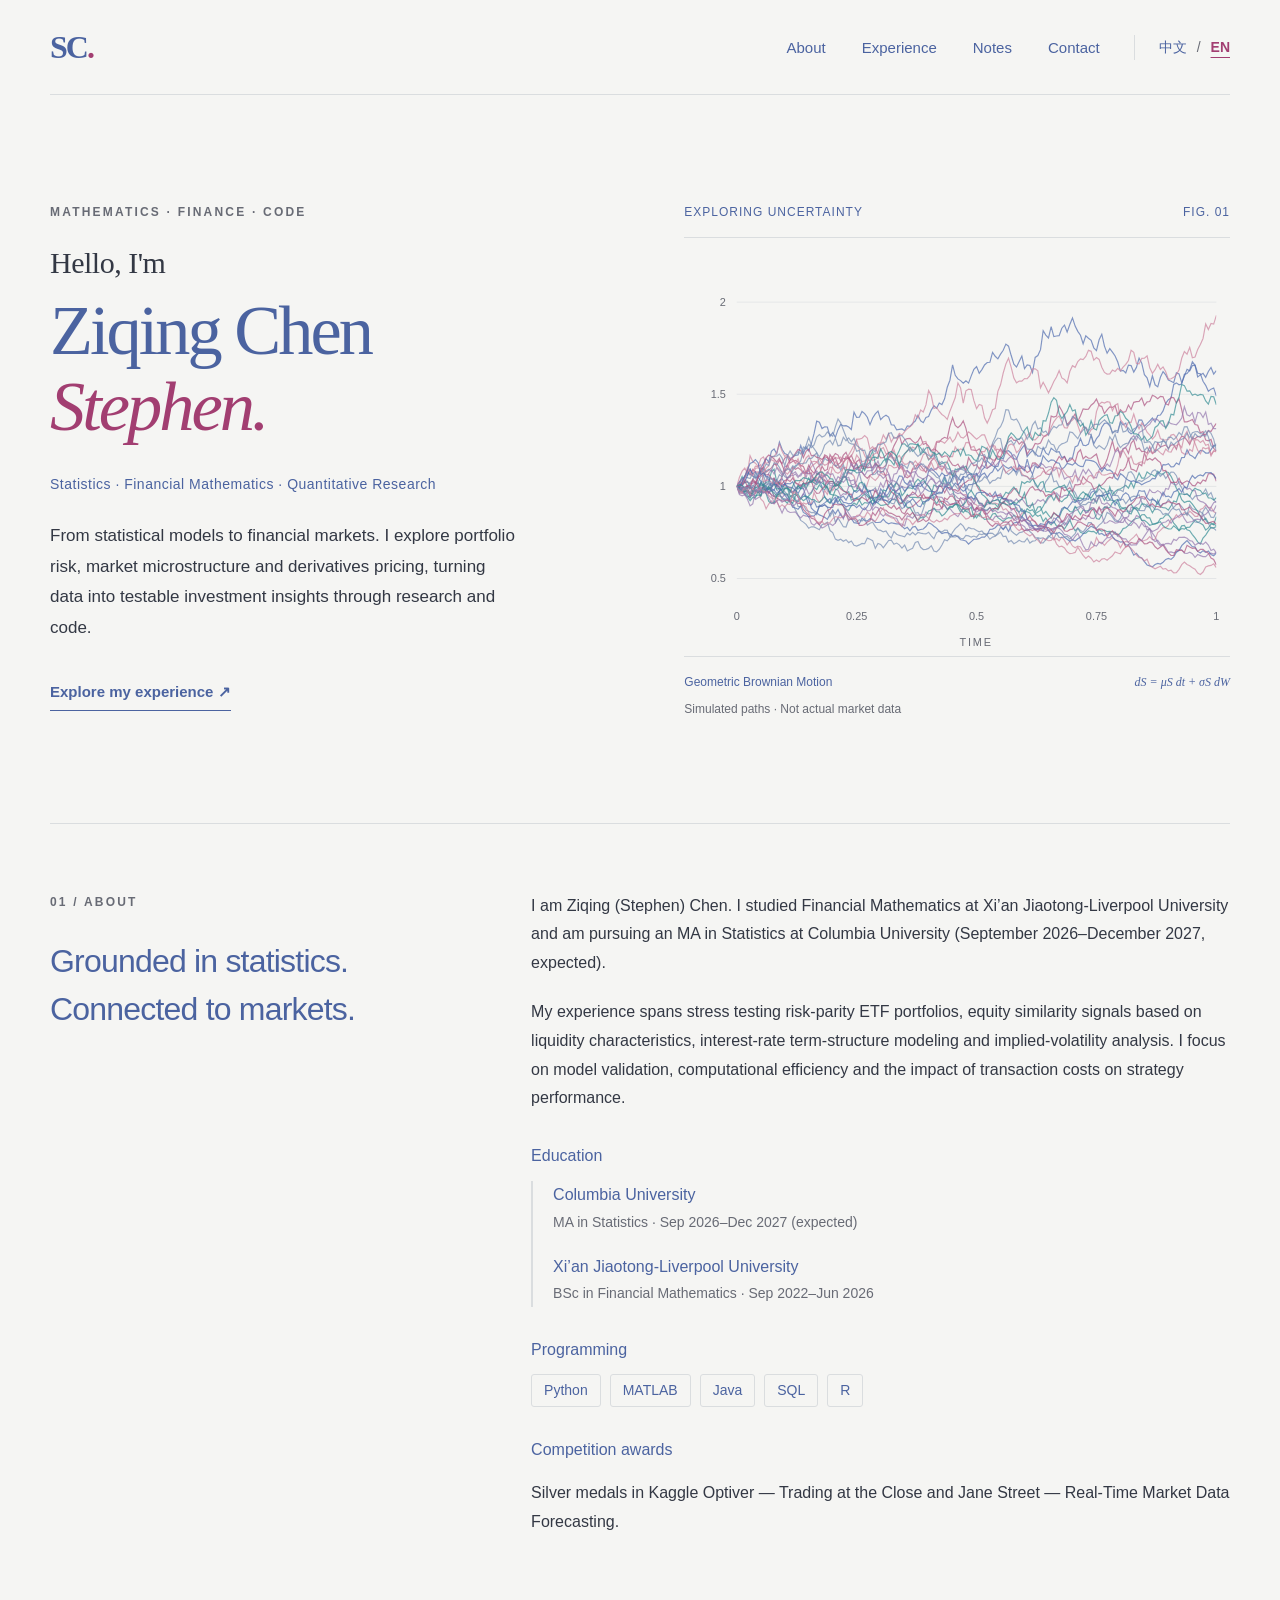
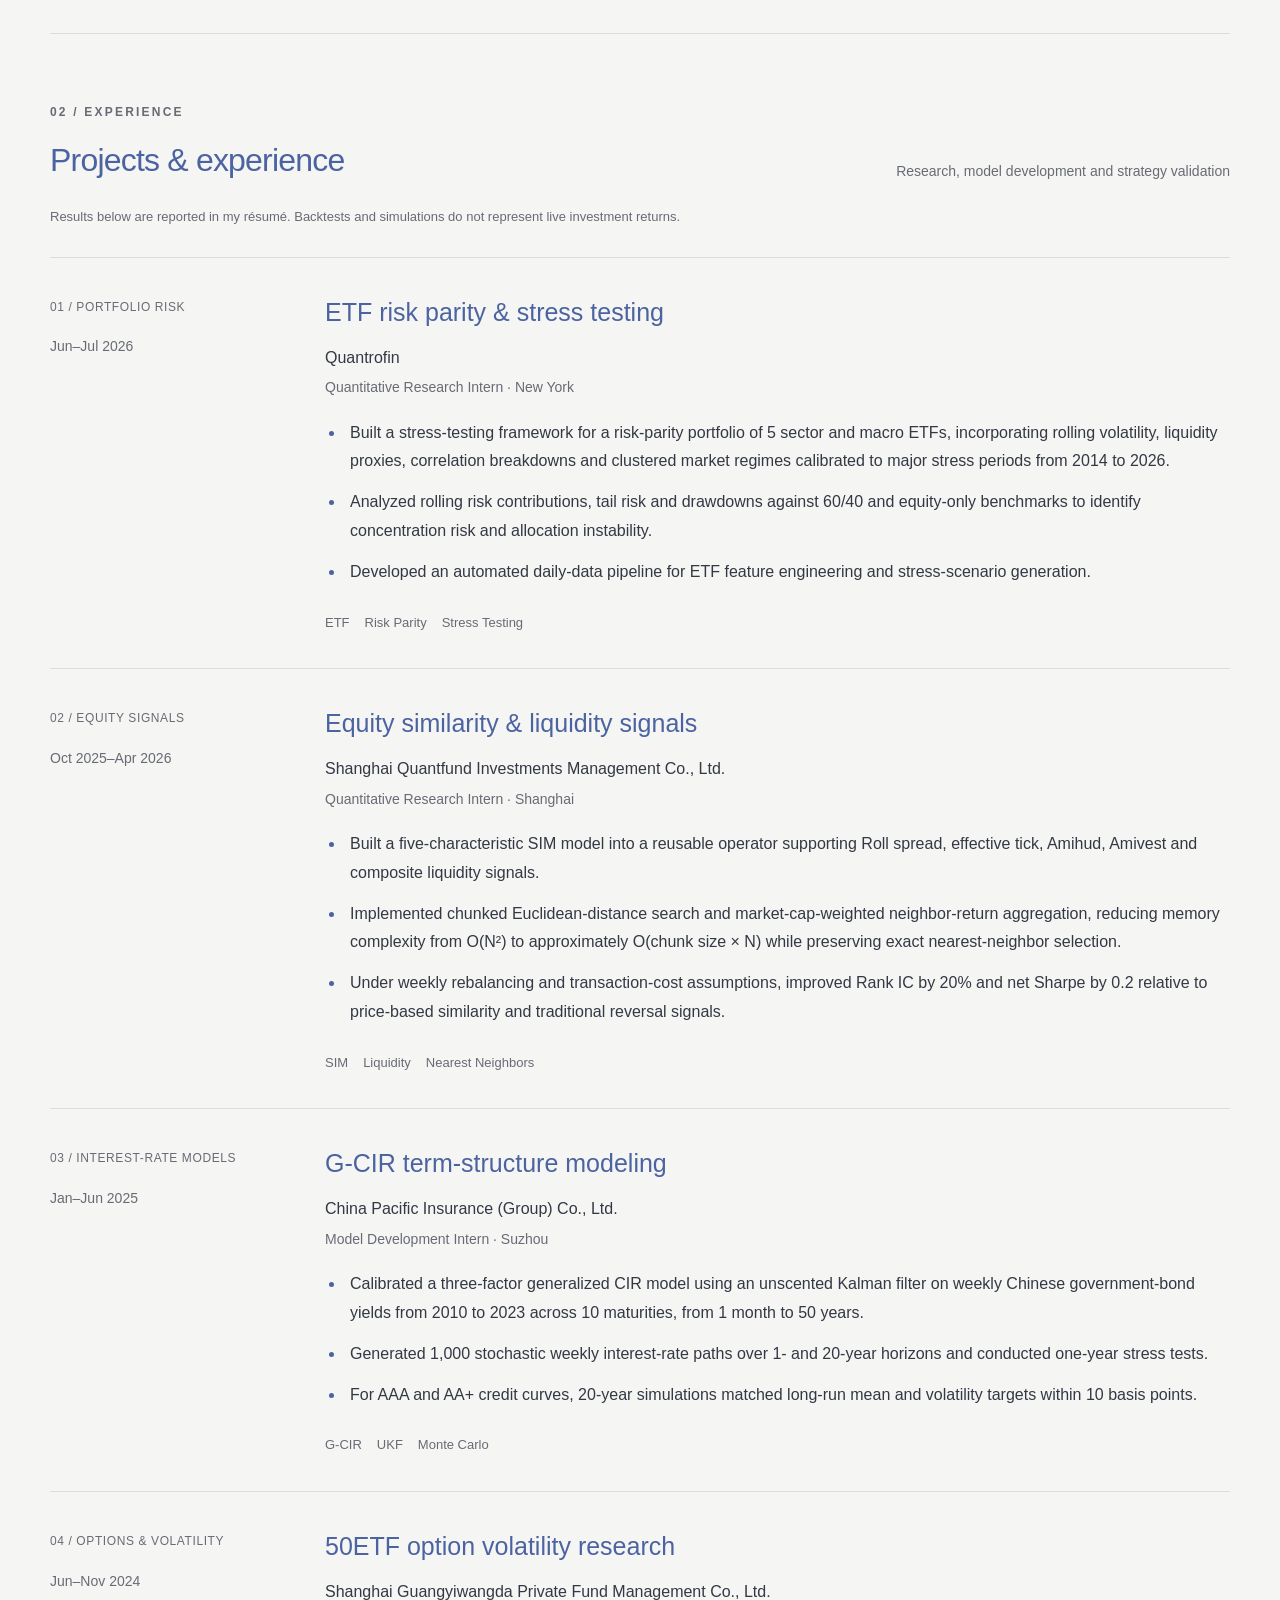
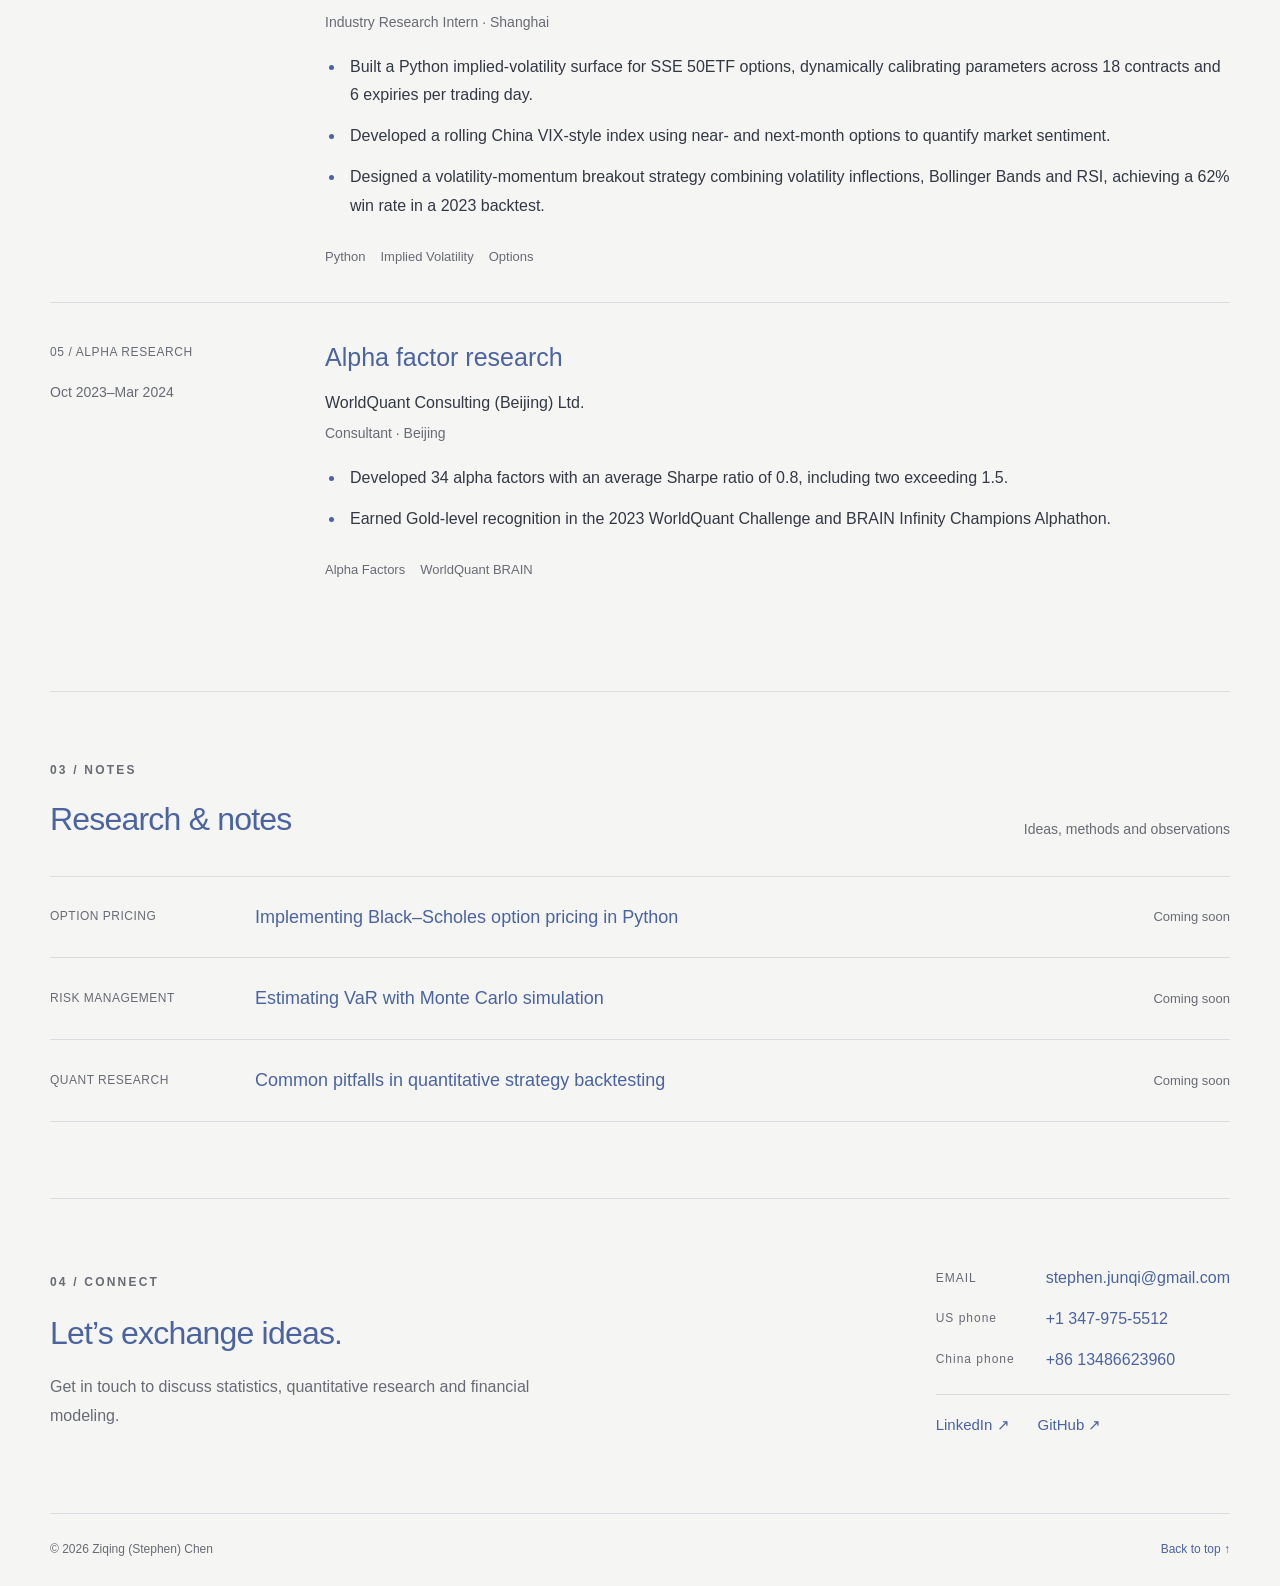
==== en/index.html @ 95be0002 "Update profile and experience from resume and add complete Chinese and English pages" ====
<!doctype html>
<html lang="en">
<head><meta charset="utf-8"><meta name="viewport" content="width=device-width, initial-scale=1"><meta name="description" content="Ziqing (Stephen) Chen: MA in Statistics at Columbia University (expected December 2027), BSc in Financial Mathematics at XJTLU; quantitative research, portfolio risk and derivatives modeling."><meta name="theme-color" content="#f5f5f3"><title>Ziqing (Stephen) Chen · Statistics &amp; Quantitative Research</title><link rel="stylesheet" href="../style.css"><link rel="canonical" href="https://jise1chen.github.io/en/"><link rel="alternate" hreflang="zh-CN" href="https://jise1chen.github.io/"><link rel="alternate" hreflang="en" href="https://jise1chen.github.io/en/"><link rel="alternate" hreflang="x-default" href="https://jise1chen.github.io/"></head>
<body id="top"><a class="skip-link" href="#main">Skip to content</a>
<header class="site-header wrap"><a class="brand" href="#top" aria-label="Stephen Chen">SC<span>.</span></a><div class="header-controls"><nav aria-label="Main navigation"><a href="#about">About</a><a href="#projects">Experience</a><a href="#blog">Notes</a><a href="#contact">Contact</a></nav><div class="language-switch" aria-label="Language"><a href="../" lang="zh-CN" hreflang="zh-CN" >中文</a><span aria-hidden="true">/</span><a href="./" lang="en" hreflang="en" aria-current="page">EN</a></div></div></header>
<main id="main"><section class="hero wrap" aria-labelledby="intro-title"><div class="hero-copy"><p class="eyebrow">MATHEMATICS · FINANCE · CODE</p><h1 id="intro-title"><span class="greeting">Hello, I'm</span>Ziqing Chen<span class="preferred-name">Stephen.</span></h1><p class="role">Statistics · Financial Mathematics · Quantitative Research</p><p class="intro">From statistical models to financial markets. I explore portfolio risk, market microstructure and derivatives pricing, turning data into testable investment insights through research and code.</p><a class="text-link" href="#projects">Explore my experience ↗</a></div><figure class="hero-figure"><div class="figure-heading"><span>EXPLORING UNCERTAINTY</span><span>FIG. 01</span></div><img src="../assets/stochastic-paths.svg" width="600" height="460" alt="Simulated geometric Brownian motion: colored paths start at the same value and diverge over time."><figcaption><span>Geometric Brownian Motion</span><span class="formula">dS = μS dt + σS dW</span></figcaption><p class="figure-note">Simulated paths · Not actual market data</p></figure></section>
<section id="about" class="section wrap about" aria-labelledby="about-title"><div><p class="eyebrow">01 / ABOUT</p><h2 id="about-title">Grounded in statistics.<br>Connected to markets.</h2></div><div class="about-copy"><p>I am Ziqing (Stephen) Chen. I studied Financial Mathematics at Xi’an Jiaotong-Liverpool University and am pursuing an MA in Statistics at Columbia University (September 2026–December 2027, expected).</p><p>My experience spans stress testing risk-parity ETF portfolios, equity similarity signals based on liquidity characteristics, interest-rate term-structure modeling and implied-volatility analysis. I focus on model validation, computational efficiency and the impact of transaction costs on strategy performance.</p><h3 class="detail-heading">Education</h3><div class="education"><div><strong>Columbia University</strong><span>MA in Statistics · Sep 2026–Dec 2027 (expected)</span></div><div><strong>Xi’an Jiaotong-Liverpool University</strong><span>BSc in Financial Mathematics · Sep 2022–Jun 2026</span></div></div><h3 class="detail-heading">Programming</h3><div class="skills"><span>Python</span><span>MATLAB</span><span>Java</span><span>SQL</span><span>R</span></div><h3 class="detail-heading">Competition awards</h3><p>Silver medals in Kaggle Optiver — Trading at the Close and Jane Street — Real-Time Market Data Forecasting.</p></div></section>
<section id="projects" class="section wrap" aria-labelledby="projects-title"><div class="section-heading"><div><p class="eyebrow">02 / EXPERIENCE</p><h2 id="projects-title">Projects & experience</h2></div><span class="section-note">Research, model development and strategy validation</span></div><p class="results-note">Results below are reported in my résumé. Backtests and simulations do not represent live investment returns.</p><div class="experience-list"><article class="experience"><div class="experience-meta"><span class="project-index">01 / PORTFOLIO RISK</span><p>Jun–Jul 2026</p></div><div><h3>ETF risk parity &amp; stress testing</h3><p class="organization">Quantrofin</p><p class="experience-role">Quantitative Research Intern · New York</p><ul><li>Built a stress-testing framework for a risk-parity portfolio of 5 sector and macro ETFs, incorporating rolling volatility, liquidity proxies, correlation breakdowns and clustered market regimes calibrated to major stress periods from 2014 to 2026.</li><li>Analyzed rolling risk contributions, tail risk and drawdowns against 60/40 and equity-only benchmarks to identify concentration risk and allocation instability.</li><li>Developed an automated daily-data pipeline for ETF feature engineering and stress-scenario generation.</li></ul><div class="project-tags"><span>ETF</span><span>Risk Parity</span><span>Stress Testing</span></div></div></article><article class="experience"><div class="experience-meta"><span class="project-index">02 / EQUITY SIGNALS</span><p>Oct 2025–Apr 2026</p></div><div><h3>Equity similarity &amp; liquidity signals</h3><p class="organization">Shanghai Quantfund Investments Management Co., Ltd.</p><p class="experience-role">Quantitative Research Intern · Shanghai</p><ul><li>Built a five-characteristic SIM model into a reusable operator supporting Roll spread, effective tick, Amihud, Amivest and composite liquidity signals.</li><li>Implemented chunked Euclidean-distance search and market-cap-weighted neighbor-return aggregation, reducing memory complexity from O(N²) to approximately O(chunk size × N) while preserving exact nearest-neighbor selection.</li><li>Under weekly rebalancing and transaction-cost assumptions, improved Rank IC by 20% and net Sharpe by 0.2 relative to price-based similarity and traditional reversal signals.</li></ul><div class="project-tags"><span>SIM</span><span>Liquidity</span><span>Nearest Neighbors</span></div></div></article><article class="experience"><div class="experience-meta"><span class="project-index">03 / INTEREST-RATE MODELS</span><p>Jan–Jun 2025</p></div><div><h3>G-CIR term-structure modeling</h3><p class="organization">China Pacific Insurance (Group) Co., Ltd.</p><p class="experience-role">Model Development Intern · Suzhou</p><ul><li>Calibrated a three-factor generalized CIR model using an unscented Kalman filter on weekly Chinese government-bond yields from 2010 to 2023 across 10 maturities, from 1 month to 50 years.</li><li>Generated 1,000 stochastic weekly interest-rate paths over 1- and 20-year horizons and conducted one-year stress tests.</li><li>For AAA and AA+ credit curves, 20-year simulations matched long-run mean and volatility targets within 10 basis points.</li></ul><div class="project-tags"><span>G-CIR</span><span>UKF</span><span>Monte Carlo</span></div></div></article><article class="experience"><div class="experience-meta"><span class="project-index">04 / OPTIONS & VOLATILITY</span><p>Jun–Nov 2024</p></div><div><h3>50ETF option volatility research</h3><p class="organization">Shanghai Guangyiwangda Private Fund Management Co., Ltd.</p><p class="experience-role">Industry Research Intern · Shanghai</p><ul><li>Built a Python implied-volatility surface for SSE 50ETF options, dynamically calibrating parameters across 18 contracts and 6 expiries per trading day.</li><li>Developed a rolling China VIX-style index using near- and next-month options to quantify market sentiment.</li><li>Designed a volatility-momentum breakout strategy combining volatility inflections, Bollinger Bands and RSI, achieving a 62% win rate in a 2023 backtest.</li></ul><div class="project-tags"><span>Python</span><span>Implied Volatility</span><span>Options</span></div></div></article><article class="experience"><div class="experience-meta"><span class="project-index">05 / ALPHA RESEARCH</span><p>Oct 2023–Mar 2024</p></div><div><h3>Alpha factor research</h3><p class="organization">WorldQuant Consulting (Beijing) Ltd.</p><p class="experience-role">Consultant · Beijing</p><ul><li>Developed 34 alpha factors with an average Sharpe ratio of 0.8, including two exceeding 1.5.</li><li>Earned Gold-level recognition in the 2023 WorldQuant Challenge and BRAIN Infinity Champions Alphathon.</li></ul><div class="project-tags"><span>Alpha Factors</span><span>WorldQuant BRAIN</span></div></div></article></div></section>
<section id="blog" class="section wrap" aria-labelledby="blog-title"><div class="section-heading"><div><p class="eyebrow">03 / NOTES</p><h2 id="blog-title">Research & notes</h2></div><span class="section-note">Ideas, methods and observations</span></div><ol class="notes"><li><span class="note-topic">OPTION PRICING</span><h3>Implementing Black–Scholes option pricing in Python</h3><span class="note-status">Coming soon</span></li><li><span class="note-topic">RISK MANAGEMENT</span><h3>Estimating VaR with Monte Carlo simulation</h3><span class="note-status">Coming soon</span></li><li><span class="note-topic">QUANT RESEARCH</span><h3>Common pitfalls in quantitative strategy backtesting</h3><span class="note-status">Coming soon</span></li></ol></section>
<section id="contact" class="contact wrap" aria-labelledby="contact-title"><div><p class="eyebrow">04 / CONNECT</p><h2 id="contact-title">Let’s exchange ideas.</h2><p>Get in touch to discuss statistics, quantitative research and financial modeling.</p></div><div class="contact-details"><dl><div><dt>EMAIL</dt><dd><a href="mailto:stephen.junqi@gmail.com">stephen.junqi@gmail.com</a></dd></div><div><dt>US phone</dt><dd><a href="tel:+13479755512">+1 347-975-5512</a></dd></div><div><dt>China phone</dt><dd><a href="tel:+8613486623960">+86 13486623960</a></dd></div></dl><div class="social-links"><a href="https://www.linkedin.com/in/stephen--chen" target="_blank" rel="noopener noreferrer">LinkedIn ↗</a><a href="https://github.com/Jise1chen" target="_blank" rel="noopener noreferrer">GitHub ↗</a></div></div></section></main><footer class="site-footer wrap"><span>© 2026 Ziqing (Stephen) Chen</span><a href="#top">Back to top ↑</a></footer></body></html>
---- style.css ----
:root{color-scheme:light;--bg:#f5f5f3;--ink:#333844;--blue:#4b63a0;--pink:#a23e71;--muted:#686b75;--line:#dadddf;--panel:#eeeef0}*{box-sizing:border-box}html{scroll-behavior:smooth;scroll-padding-top:30px}body{margin:0;background:var(--bg);color:var(--ink);font-family:-apple-system,BlinkMacSystemFont,"Segoe UI","PingFang SC","Microsoft YaHei",sans-serif;font-size:16px;line-height:1.8}a{color:var(--blue);text-decoration:none}a:hover{text-decoration:underline;text-underline-offset:6px}a:focus-visible{outline:2px solid var(--pink);outline-offset:6px}::selection{background:#e3cede}.wrap{width:min(1180px,calc(100% - 96px));margin-inline:auto}.skip-link{position:absolute;top:-100px;left:20px;padding:10px 20px;background:white;z-index:10}.skip-link:focus{top:10px}.site-header{display:flex;align-items:center;justify-content:space-between;padding-block:28px;border-bottom:1px solid var(--line)}.brand{font-family:Georgia,serif;font-weight:700;font-size:32px;line-height:1.2;letter-spacing:-2px}.brand span{color:var(--pink)}nav{display:flex;gap:36px}nav a{font-size:15px}.hero{display:grid;grid-template-columns:1.08fr 1fr;align-items:center;gap:45px;padding-block:85px 90px;min-height:680px}.eyebrow{font-size:12px;font-weight:600;letter-spacing:2.2px;color:var(--muted);margin:0 0 24px}.hero h1{font-family:Georgia,"Times New Roman",serif;font-size:clamp(50px,5.5vw,78px);font-weight:400;line-height:1.07;letter-spacing:-3px;color:var(--blue);margin:0 0 28px}.greeting{display:block;color:var(--ink);font-size:30px;letter-spacing:-.5px;margin-bottom:14px}.preferred-name{display:block;font-style:italic;color:var(--pink)}.role{font-size:14px;letter-spacing:.5px;color:var(--blue);margin-block:0 24px}.role span{padding-inline:8px;color:#9296a0}.intro{font-size:17px;line-height:1.95;max-width:470px}.accent{color:var(--pink);font-weight:600}.text-link{display:inline-flex;gap:40px;font-size:15px;font-weight:600;margin-top:18px;border-bottom:1px solid var(--blue);padding-bottom:5px}.hero-figure{margin:22px 0 0;min-width:0}.figure-heading{display:flex;justify-content:space-between;font-size:12px;letter-spacing:1px;color:var(--blue);border-bottom:1px solid var(--line);padding-bottom:13px}.hero-figure img{display:block;width:100%;height:auto}.hero-figure figcaption{display:flex;gap:12px;justify-content:space-between;font-size:12px;color:var(--blue);border-top:1px solid var(--line);padding-top:15px}.formula{font-family:Georgia,serif;font-style:italic}.figure-note{font-size:12px;color:var(--muted);margin-top:5px}.section{border-top:1px solid var(--line);padding-block:68px 76px}h2{font-size:32px;line-height:1.5;font-weight:500;letter-spacing:-.8px;margin:0;color:var(--blue)}.about{display:grid;grid-template-columns:1fr 1.7fr;gap:70px}.about-copy p:first-child{margin-top:0}.about-copy p{margin-bottom:20px}.skills{display:flex;flex-wrap:wrap;gap:9px;margin-top:27px}.skills span{border:1px solid var(--line);border-radius:3px;padding:3px 12px;font-size:14px;color:var(--blue)}.section-heading{display:flex;justify-content:space-between;align-items:end;margin-bottom:33px}.section-heading .eyebrow{margin-bottom:13px}.section-note{font-size:14px;color:var(--muted)}.project-grid{display:grid;grid-template-columns:repeat(3,1fr);gap:22px}.project{border-top:2px solid var(--blue);background:var(--panel);padding:28px 25px;display:flex;flex-direction:column}.project:nth-child(2){border-color:var(--pink)}.project:nth-child(3){border-color:#36827e}.project-index{font-size:12px;letter-spacing:.6px;color:var(--muted)}h3{font-size:21px;font-weight:500;line-height:1.6;color:var(--blue);margin:22px 0 12px}.project p{font-size:16px;margin:0 0 30px}.project-tags{display:flex;gap:15px;margin-top:auto;color:var(--muted);font-size:13px}.notes{list-style:none;margin:0;padding:0}.notes li{display:grid;grid-template-columns:180px 1fr auto;gap:25px;align-items:center;padding:26px 0;border-top:1px solid var(--line)}.notes li:last-child{border-bottom:1px solid var(--line)}.note-topic{font-size:12px;letter-spacing:.5px;color:var(--muted)}.notes h3{margin:0;font-size:18px}.note-status{font-size:13px;color:var(--muted);white-space:nowrap}.contact{display:flex;justify-content:space-between;align-items:center;border-top:1px solid var(--line);padding-block:65px 75px}.contact .eyebrow{margin-bottom:15px}.contact p:last-child{color:var(--muted);margin-bottom:0}.contact-link{display:flex;align-items:center;gap:38px;border:1px solid var(--blue);padding:13px 22px;font-size:15px}.contact-link:hover{background:#e5e9f1;text-decoration:none}.site-footer{display:flex;justify-content:space-between;gap:15px;padding-block:25px;border-top:1px solid var(--line);font-size:12px;color:var(--muted)}
@media(min-width:1450px){.hero{min-height:740px}}@media(max-width:950px){.wrap{width:calc(100% - 56px)}.hero{gap:25px;padding-block:65px;min-height:0}.hero h1{font-size:57px}.role{font-size:14px}.role span{padding-inline:3px}.intro{font-size:16px}.about{gap:35px;grid-template-columns:1fr 1.5fr}.project{padding:23px 18px}.notes li{grid-template-columns:140px 1fr auto;gap:15px}}
@media(max-width:680px){.wrap{width:calc(100% - 40px)}.site-header{padding-block:22px}nav{gap:20px}nav a{font-size:14px}.brand{font-size:28px}.hero{grid-template-columns:1fr;padding-block:48px 35px;gap:30px}.hero h1{font-size:clamp(48px,12vw,60px)}.eyebrow{font-size:12px;letter-spacing:1.3px}.role{font-size:14px}.hero-figure{width:100%;max-width:470px;margin:0 auto}.hero-figure img{max-height:340px}.about{grid-template-columns:1fr;gap:25px}.section{padding-block:40px 48px}h2{font-size:28px}.about h2 br{display:none}.section-heading{display:block}.section-note{display:block;margin-top:10px}.project-grid{grid-template-columns:1fr;gap:18px}.project{padding:24px}.project h3{margin-top:12px}.project p{margin-bottom:20px}.notes li{grid-template-columns:1fr auto;gap:8px}.note-topic{grid-column:1/-1}.notes h3{font-size:17px}.contact{display:block;padding-block:40px 48px}.contact-link{display:inline-flex;margin-top:26px}.site-footer{font-size:12px}.hero-figure figcaption{flex-wrap:wrap}}
@media(prefers-reduced-motion:reduce){html{scroll-behavior:auto}}

.contact{gap:36px}.contact-details{min-width:0}.contact-details dl{margin:0}.contact-details dl>div{display:grid;grid-template-columns:90px 1fr;gap:20px;margin-bottom:12px}.contact-details dt{font-size:12px;color:var(--muted);letter-spacing:1px;align-self:center}.contact-details dd{margin:0;font-size:16px;overflow-wrap:anywhere}.social-links{display:flex;gap:28px;border-top:1px solid var(--line);padding-top:16px;margin-top:20px;font-size:15px}@media(max-width:680px){.contact-details{margin-top:28px}.contact-details dl>div{grid-template-columns:70px 1fr;gap:12px}}
.header-controls{display:flex;align-items:center;gap:34px}.language-switch{display:flex;gap:10px;align-items:center;white-space:nowrap;font-size:14px;border-left:1px solid var(--line);padding-left:24px}.language-switch [aria-current="page"]{color:var(--pink);font-weight:700;text-decoration:underline;text-underline-offset:5px}.language-switch span{color:var(--muted)}.education{display:grid;gap:18px;border-left:2px solid var(--line);padding-left:20px}.education strong,.education span{display:block}.education strong{font-size:16px;font-weight:500;color:var(--blue)}.education span{font-size:14px;color:var(--muted)}.detail-heading{font-size:16px;margin-top:30px}.about-copy .skills{margin-top:10px}.results-note{font-size:13px;color:var(--muted);margin:-12px 0 28px}.experience{display:grid;grid-template-columns:235px minmax(0,1fr);gap:40px;padding:34px 0;border-top:1px solid var(--line)}.experience h3{margin:0 0 12px;font-size:25px}.experience-meta p{color:var(--muted);font-size:14px;margin-top:14px}.organization{font-weight:500;color:var(--ink);margin:0;overflow-wrap:anywhere}.experience-role{font-size:14px;color:var(--muted);margin:3px 0 18px}.experience ul{padding-left:20px;margin:0 0 24px}.experience li{padding-left:5px;margin-bottom:12px}.experience li::marker{color:var(--blue)}.experience .project-tags{flex-wrap:wrap}.section-heading{gap:24px}.contact>div:first-child{max-width:530px}.contact-details{flex-shrink:0}html[lang="en"] .intro{line-height:1.8}
@media(max-width:950px){.header-controls{gap:20px}nav{gap:20px}.experience{grid-template-columns:175px minmax(0,1fr);gap:25px}.language-switch{padding-left:16px}.contact{flex-wrap:wrap}.contact-details{flex-shrink:1}}
@media(max-width:680px){.site-header{flex-wrap:wrap;gap:20px}.header-controls{flex:1;justify-content:flex-end;flex-wrap:wrap;gap:14px}.header-controls nav{gap:16px;flex-wrap:wrap}.language-switch{padding-left:12px;gap:8px}.experience{grid-template-columns:1fr;gap:10px;padding:28px 0}.experience-meta{display:flex;justify-content:space-between;gap:15px;flex-wrap:wrap}.experience-meta p{margin:0}.experience h3{font-size:23px}.section-heading .section-note{max-width:100%}.site-footer{flex-wrap:wrap}.about-copy,.hero-copy{min-width:0}.contact-details{width:100%}}
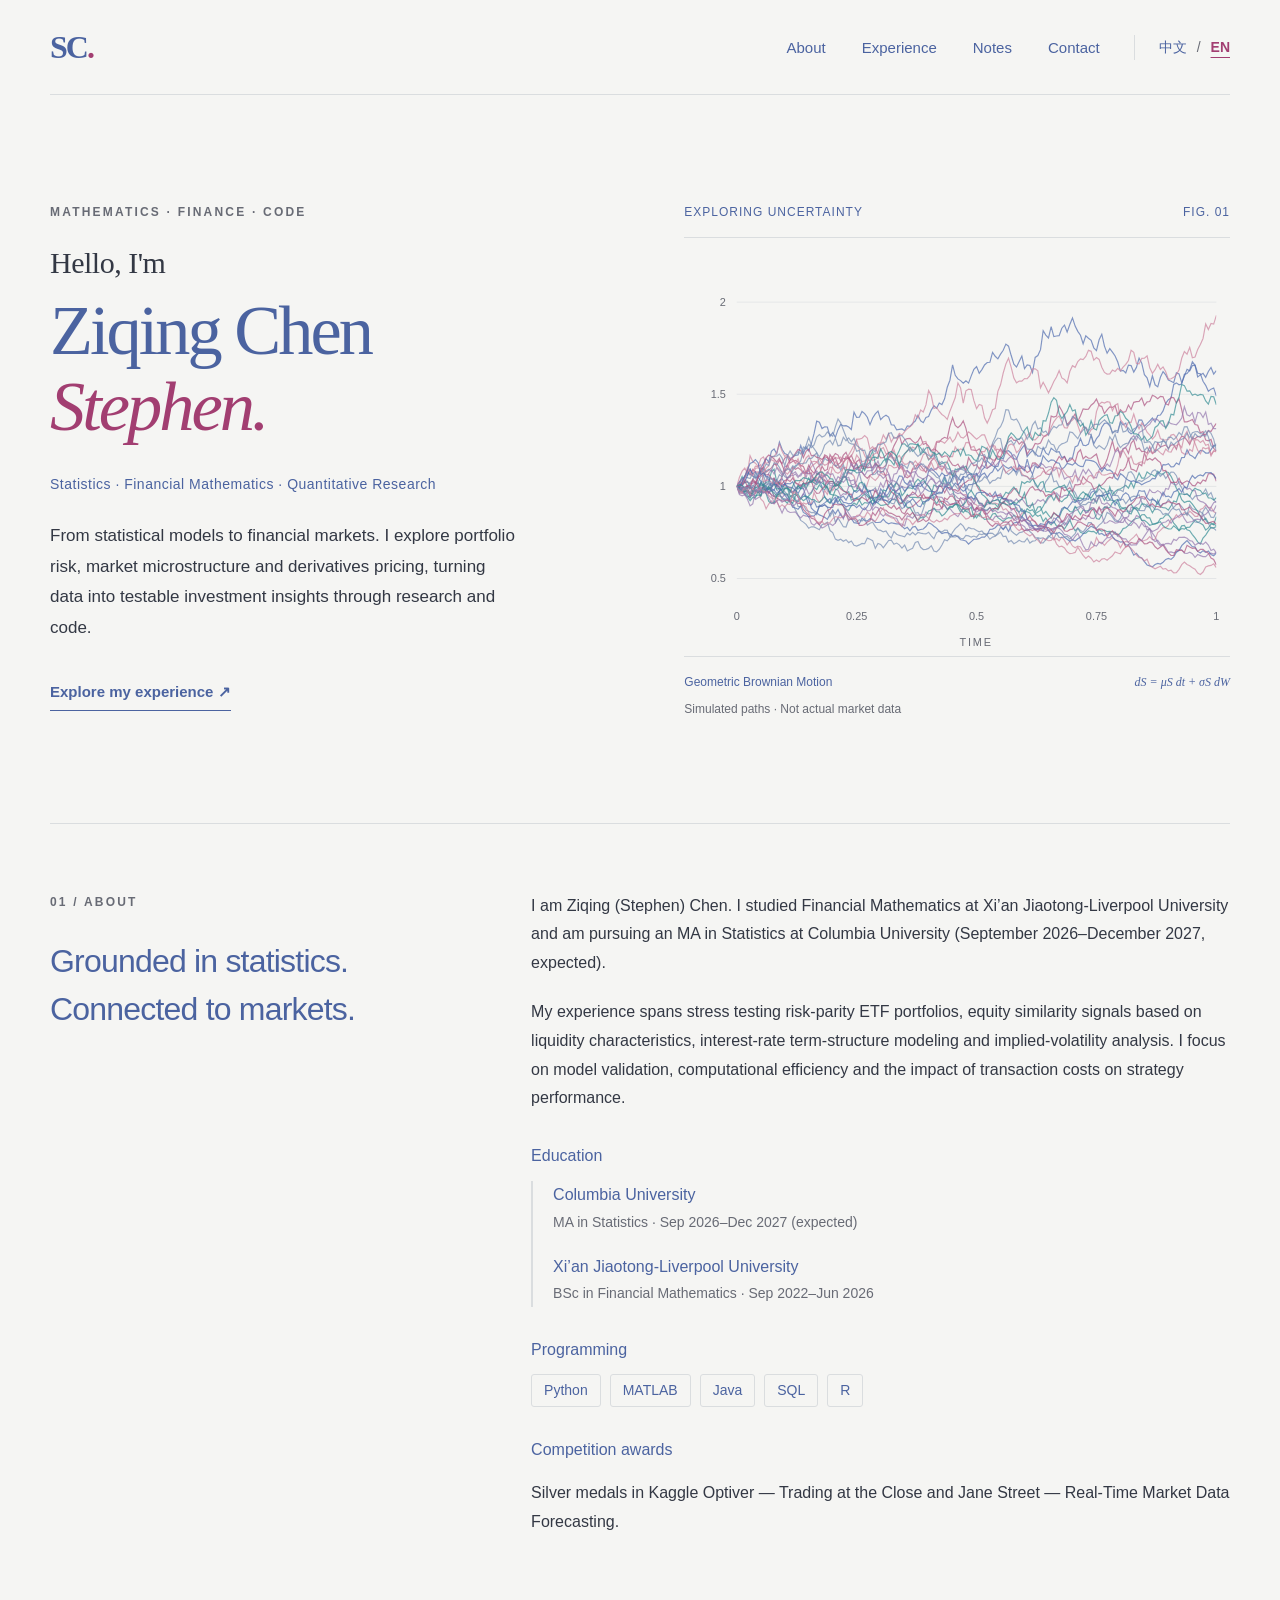
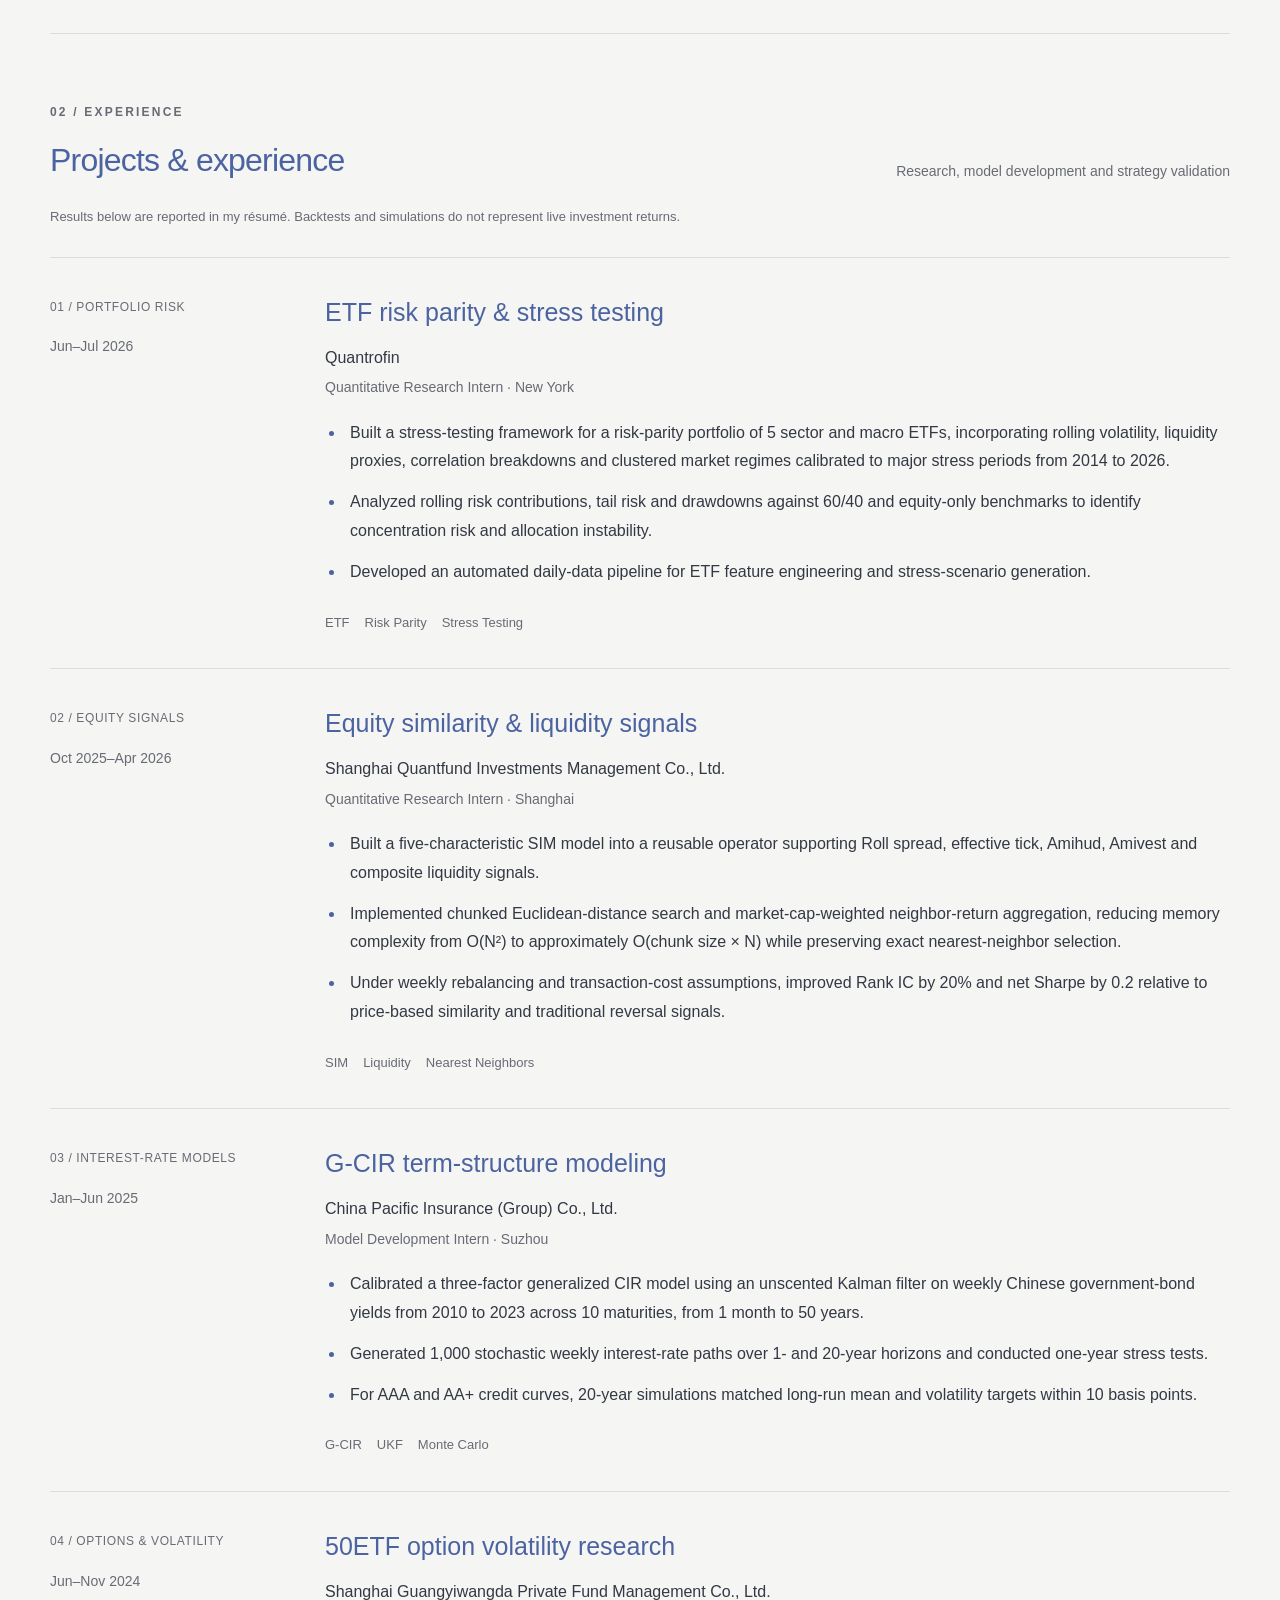
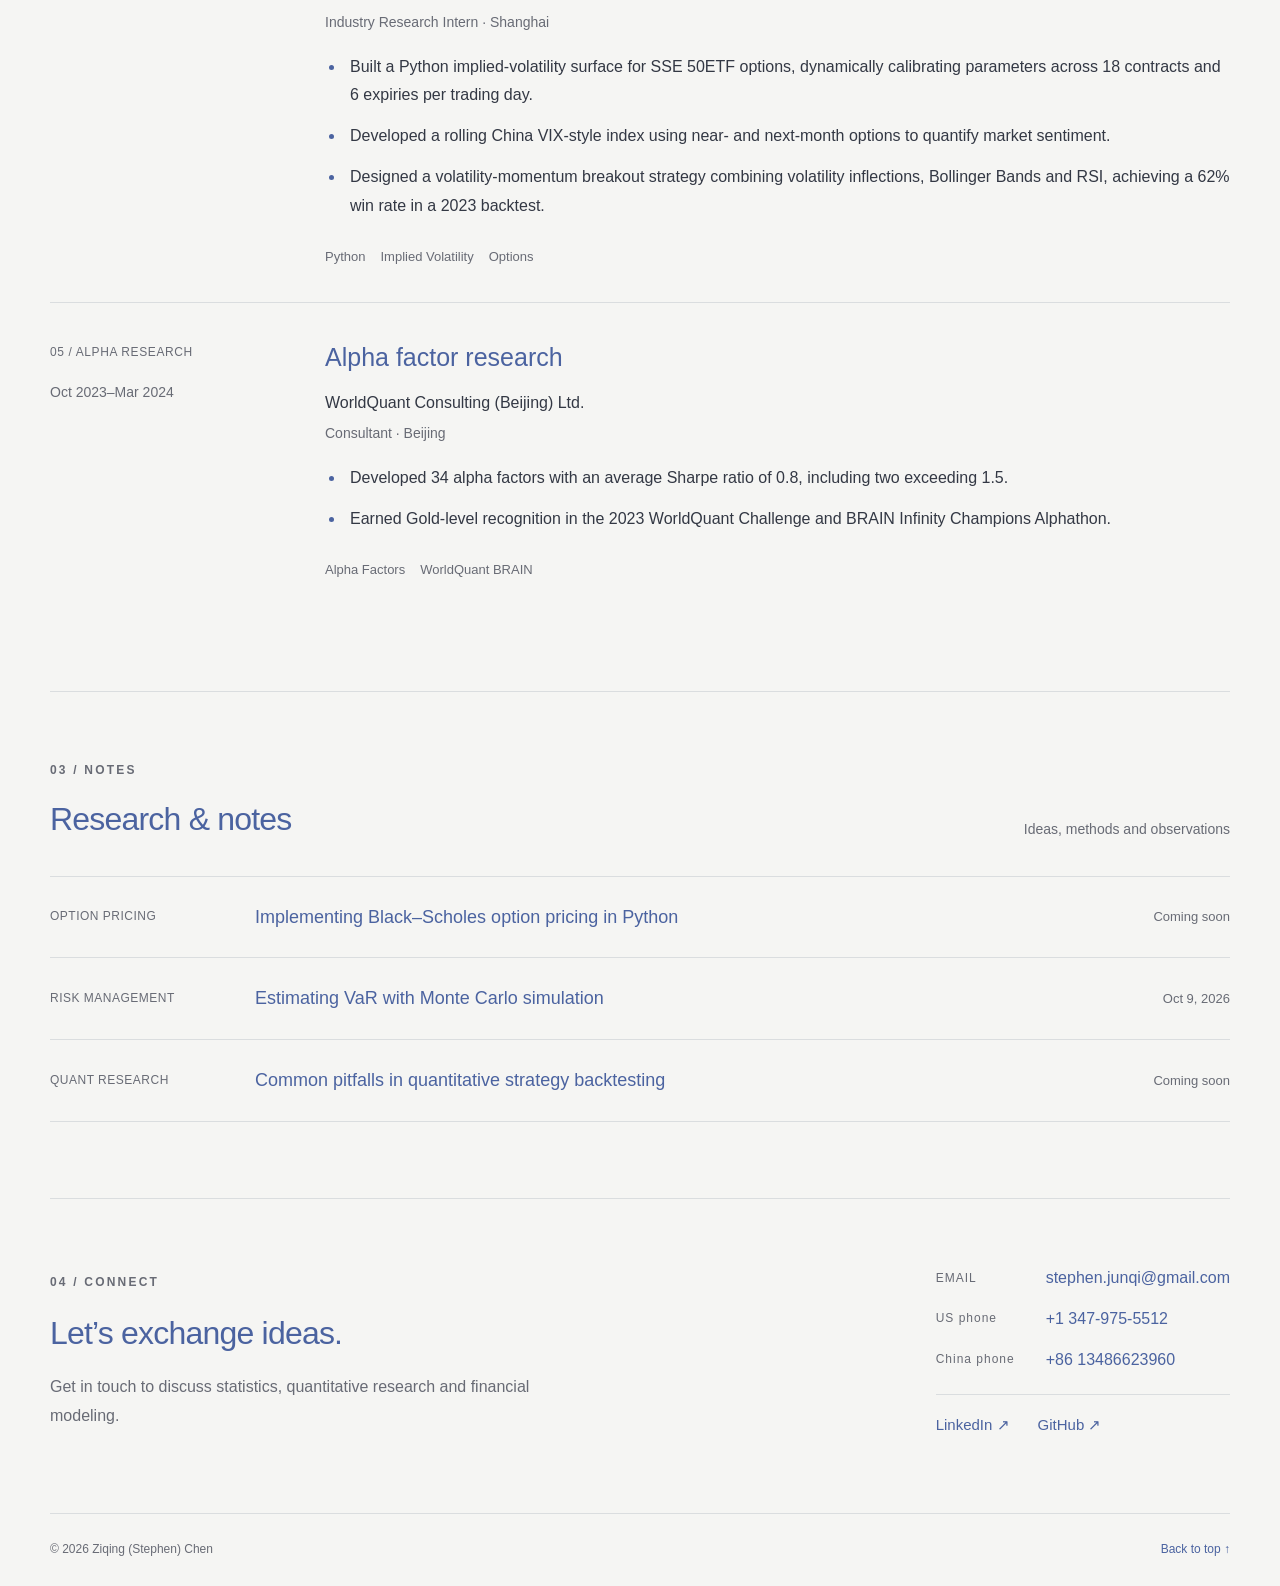
==== commit 145e0985: "Add bilingual post: Estimating VaR with Monte Carlo simulation Add Chinese and English article pages" ====
--- a/en/index.html
+++ b/en/index.html
@@ -6,5 +6,5 @@
 <main id="main"><section class="hero wrap" aria-labelledby="intro-title"><div class="hero-copy"><p class="eyebrow">MATHEMATICS · FINANCE · CODE</p><h1 id="intro-title"><span class="greeting">Hello, I'm</span>Ziqing Chen<span class="preferred-name">Stephen.</span></h1><p class="role">Statistics · Financial Mathematics · Quantitative Research</p><p class="intro">From statistical models to financial markets. I explore portfolio risk, market microstructure and derivatives pricing, turning data into testable investment insights through research and code.</p><a class="text-link" href="#projects">Explore my experience ↗</a></div><figure class="hero-figure"><div class="figure-heading"><span>EXPLORING UNCERTAINTY</span><span>FIG. 01</span></div><img src="../assets/stochastic-paths.svg" width="600" height="460" alt="Simulated geometric Brownian motion: colored paths start at the same value and diverge over time."><figcaption><span>Geometric Brownian Motion</span><span class="formula">dS = μS dt + σS dW</span></figcaption><p class="figure-note">Simulated paths · Not actual market data</p></figure></section>
 <section id="about" class="section wrap about" aria-labelledby="about-title"><div><p class="eyebrow">01 / ABOUT</p><h2 id="about-title">Grounded in statistics.<br>Connected to markets.</h2></div><div class="about-copy"><p>I am Ziqing (Stephen) Chen. I studied Financial Mathematics at Xi’an Jiaotong-Liverpool University and am pursuing an MA in Statistics at Columbia University (September 2026–December 2027, expected).</p><p>My experience spans stress testing risk-parity ETF portfolios, equity similarity signals based on liquidity characteristics, interest-rate term-structure modeling and implied-volatility analysis. I focus on model validation, computational efficiency and the impact of transaction costs on strategy performance.</p><h3 class="detail-heading">Education</h3><div class="education"><div><strong>Columbia University</strong><span>MA in Statistics · Sep 2026–Dec 2027 (expected)</span></div><div><strong>Xi’an Jiaotong-Liverpool University</strong><span>BSc in Financial Mathematics · Sep 2022–Jun 2026</span></div></div><h3 class="detail-heading">Programming</h3><div class="skills"><span>Python</span><span>MATLAB</span><span>Java</span><span>SQL</span><span>R</span></div><h3 class="detail-heading">Competition awards</h3><p>Silver medals in Kaggle Optiver — Trading at the Close and Jane Street — Real-Time Market Data Forecasting.</p></div></section>
 <section id="projects" class="section wrap" aria-labelledby="projects-title"><div class="section-heading"><div><p class="eyebrow">02 / EXPERIENCE</p><h2 id="projects-title">Projects & experience</h2></div><span class="section-note">Research, model development and strategy validation</span></div><p class="results-note">Results below are reported in my résumé. Backtests and simulations do not represent live investment returns.</p><div class="experience-list"><article class="experience"><div class="experience-meta"><span class="project-index">01 / PORTFOLIO RISK</span><p>Jun–Jul 2026</p></div><div><h3>ETF risk parity &amp; stress testing</h3><p class="organization">Quantrofin</p><p class="experience-role">Quantitative Research Intern · New York</p><ul><li>Built a stress-testing framework for a risk-parity portfolio of 5 sector and macro ETFs, incorporating rolling volatility, liquidity proxies, correlation breakdowns and clustered market regimes calibrated to major stress periods from 2014 to 2026.</li><li>Analyzed rolling risk contributions, tail risk and drawdowns against 60/40 and equity-only benchmarks to identify concentration risk and allocation instability.</li><li>Developed an automated daily-data pipeline for ETF feature engineering and stress-scenario generation.</li></ul><div class="project-tags"><span>ETF</span><span>Risk Parity</span><span>Stress Testing</span></div></div></article><article class="experience"><div class="experience-meta"><span class="project-index">02 / EQUITY SIGNALS</span><p>Oct 2025–Apr 2026</p></div><div><h3>Equity similarity &amp; liquidity signals</h3><p class="organization">Shanghai Quantfund Investments Management Co., Ltd.</p><p class="experience-role">Quantitative Research Intern · Shanghai</p><ul><li>Built a five-characteristic SIM model into a reusable operator supporting Roll spread, effective tick, Amihud, Amivest and composite liquidity signals.</li><li>Implemented chunked Euclidean-distance search and market-cap-weighted neighbor-return aggregation, reducing memory complexity from O(N²) to approximately O(chunk size × N) while preserving exact nearest-neighbor selection.</li><li>Under weekly rebalancing and transaction-cost assumptions, improved Rank IC by 20% and net Sharpe by 0.2 relative to price-based similarity and traditional reversal signals.</li></ul><div class="project-tags"><span>SIM</span><span>Liquidity</span><span>Nearest Neighbors</span></div></div></article><article class="experience"><div class="experience-meta"><span class="project-index">03 / INTEREST-RATE MODELS</span><p>Jan–Jun 2025</p></div><div><h3>G-CIR term-structure modeling</h3><p class="organization">China Pacific Insurance (Group) Co., Ltd.</p><p class="experience-role">Model Development Intern · Suzhou</p><ul><li>Calibrated a three-factor generalized CIR model using an unscented Kalman filter on weekly Chinese government-bond yields from 2010 to 2023 across 10 maturities, from 1 month to 50 years.</li><li>Generated 1,000 stochastic weekly interest-rate paths over 1- and 20-year horizons and conducted one-year stress tests.</li><li>For AAA and AA+ credit curves, 20-year simulations matched long-run mean and volatility targets within 10 basis points.</li></ul><div class="project-tags"><span>G-CIR</span><span>UKF</span><span>Monte Carlo</span></div></div></article><article class="experience"><div class="experience-meta"><span class="project-index">04 / OPTIONS & VOLATILITY</span><p>Jun–Nov 2024</p></div><div><h3>50ETF option volatility research</h3><p class="organization">Shanghai Guangyiwangda Private Fund Management Co., Ltd.</p><p class="experience-role">Industry Research Intern · Shanghai</p><ul><li>Built a Python implied-volatility surface for SSE 50ETF options, dynamically calibrating parameters across 18 contracts and 6 expiries per trading day.</li><li>Developed a rolling China VIX-style index using near- and next-month options to quantify market sentiment.</li><li>Designed a volatility-momentum breakout strategy combining volatility inflections, Bollinger Bands and RSI, achieving a 62% win rate in a 2023 backtest.</li></ul><div class="project-tags"><span>Python</span><span>Implied Volatility</span><span>Options</span></div></div></article><article class="experience"><div class="experience-meta"><span class="project-index">05 / ALPHA RESEARCH</span><p>Oct 2023–Mar 2024</p></div><div><h3>Alpha factor research</h3><p class="organization">WorldQuant Consulting (Beijing) Ltd.</p><p class="experience-role">Consultant · Beijing</p><ul><li>Developed 34 alpha factors with an average Sharpe ratio of 0.8, including two exceeding 1.5.</li><li>Earned Gold-level recognition in the 2023 WorldQuant Challenge and BRAIN Infinity Champions Alphathon.</li></ul><div class="project-tags"><span>Alpha Factors</span><span>WorldQuant BRAIN</span></div></div></article></div></section>
-<section id="blog" class="section wrap" aria-labelledby="blog-title"><div class="section-heading"><div><p class="eyebrow">03 / NOTES</p><h2 id="blog-title">Research & notes</h2></div><span class="section-note">Ideas, methods and observations</span></div><ol class="notes"><li><span class="note-topic">OPTION PRICING</span><h3>Implementing Black–Scholes option pricing in Python</h3><span class="note-status">Coming soon</span></li><li><span class="note-topic">RISK MANAGEMENT</span><h3>Estimating VaR with Monte Carlo simulation</h3><span class="note-status">Coming soon</span></li><li><span class="note-topic">QUANT RESEARCH</span><h3>Common pitfalls in quantitative strategy backtesting</h3><span class="note-status">Coming soon</span></li></ol></section>
+<section id="blog" class="section wrap" aria-labelledby="blog-title"><div class="section-heading"><div><p class="eyebrow">03 / NOTES</p><h2 id="blog-title">Research & notes</h2></div><span class="section-note">Ideas, methods and observations</span></div><ol class="notes"><li><span class="note-topic">OPTION PRICING</span><h3>Implementing Black–Scholes option pricing in Python</h3><span class="note-status">Coming soon</span></li><li><span class="note-topic">RISK MANAGEMENT</span><h3><a href="blog/monte-carlo-var/">Estimating VaR with Monte Carlo simulation</a></h3><span class="note-status"><time datetime="2026-10-09">Oct 9, 2026</time></span></li><li><span class="note-topic">QUANT RESEARCH</span><h3>Common pitfalls in quantitative strategy backtesting</h3><span class="note-status">Coming soon</span></li></ol></section>
 <section id="contact" class="contact wrap" aria-labelledby="contact-title"><div><p class="eyebrow">04 / CONNECT</p><h2 id="contact-title">Let’s exchange ideas.</h2><p>Get in touch to discuss statistics, quantitative research and financial modeling.</p></div><div class="contact-details"><dl><div><dt>EMAIL</dt><dd><a href="mailto:stephen.junqi@gmail.com">stephen.junqi@gmail.com</a></dd></div><div><dt>US phone</dt><dd><a href="tel:+13479755512">+1 347-975-5512</a></dd></div><div><dt>China phone</dt><dd><a href="tel:+8613486623960">+86 13486623960</a></dd></div></dl><div class="social-links"><a href="https://www.linkedin.com/in/stephen--chen" target="_blank" rel="noopener noreferrer">LinkedIn ↗</a><a href="https://github.com/Jise1chen" target="_blank" rel="noopener noreferrer">GitHub ↗</a></div></div></section></main><footer class="site-footer wrap"><span>© 2026 Ziqing (Stephen) Chen</span><a href="#top">Back to top ↑</a></footer></body></html>
--- a/style.css
+++ b/style.css
@@ -7,3 +7,5 @@
 .header-controls{display:flex;align-items:center;gap:34px}.language-switch{display:flex;gap:10px;align-items:center;white-space:nowrap;font-size:14px;border-left:1px solid var(--line);padding-left:24px}.language-switch [aria-current="page"]{color:var(--pink);font-weight:700;text-decoration:underline;text-underline-offset:5px}.language-switch span{color:var(--muted)}.education{display:grid;gap:18px;border-left:2px solid var(--line);padding-left:20px}.education strong,.education span{display:block}.education strong{font-size:16px;font-weight:500;color:var(--blue)}.education span{font-size:14px;color:var(--muted)}.detail-heading{font-size:16px;margin-top:30px}.about-copy .skills{margin-top:10px}.results-note{font-size:13px;color:var(--muted);margin:-12px 0 28px}.experience{display:grid;grid-template-columns:235px minmax(0,1fr);gap:40px;padding:34px 0;border-top:1px solid var(--line)}.experience h3{margin:0 0 12px;font-size:25px}.experience-meta p{color:var(--muted);font-size:14px;margin-top:14px}.organization{font-weight:500;color:var(--ink);margin:0;overflow-wrap:anywhere}.experience-role{font-size:14px;color:var(--muted);margin:3px 0 18px}.experience ul{padding-left:20px;margin:0 0 24px}.experience li{padding-left:5px;margin-bottom:12px}.experience li::marker{color:var(--blue)}.experience .project-tags{flex-wrap:wrap}.section-heading{gap:24px}.contact>div:first-child{max-width:530px}.contact-details{flex-shrink:0}html[lang="en"] .intro{line-height:1.8}
 @media(max-width:950px){.header-controls{gap:20px}nav{gap:20px}.experience{grid-template-columns:175px minmax(0,1fr);gap:25px}.language-switch{padding-left:16px}.contact{flex-wrap:wrap}.contact-details{flex-shrink:1}}
 @media(max-width:680px){.site-header{flex-wrap:wrap;gap:20px}.header-controls{flex:1;justify-content:flex-end;flex-wrap:wrap;gap:14px}.header-controls nav{gap:16px;flex-wrap:wrap}.language-switch{padding-left:12px;gap:8px}.experience{grid-template-columns:1fr;gap:10px;padding:28px 0}.experience-meta{display:flex;justify-content:space-between;gap:15px;flex-wrap:wrap}.experience-meta p{margin:0}.experience h3{font-size:23px}.section-heading .section-note{max-width:100%}.site-footer{flex-wrap:wrap}.about-copy,.hero-copy{min-width:0}.contact-details{width:100%}}
+.article{max-width:760px;margin-inline:auto;padding-block:48px 80px}.article-back{font-size:14px}.article-header{margin-bottom:40px;padding-bottom:28px;border-bottom:1px solid var(--line)}.article-header .eyebrow{margin:34px 0 16px}.article h1{font-family:Georgia,"Times New Roman",serif;font-weight:400;font-size:clamp(32px,4.4vw,46px);line-height:1.25;letter-spacing:-.5px;color:var(--blue);margin:0 0 18px}.article-meta{display:flex;flex-wrap:wrap;gap:6px 18px;font-size:14px;color:var(--muted);margin:0}.article-body h2{font-size:25px;margin:52px 0 16px}.article-body h3{font-size:19px;margin:34px 0 10px}.article-body p{margin:0 0 18px}.article-body ol,.article-body ul{padding-left:24px;margin:0 0 20px}.article-body li{margin-bottom:8px;padding-left:4px}.article-body li::marker{color:var(--blue)}.article-body pre{background:var(--panel);border-left:2px solid var(--blue);padding:18px 20px;margin:0 0 22px;overflow-x:auto;font-size:13.5px;line-height:1.65;tab-size:4}.article-body code{font-family:ui-monospace,SFMono-Regular,Menlo,Consolas,"Liberation Mono",monospace}.math-block{overflow-x:auto;overflow-y:hidden;margin:4px 0 22px;padding:8px 0;font-size:18px;text-align:center}.math-block math{font-family:"STIX Two Math","Cambria Math","Latin Modern Math",math}.table-scroll{overflow-x:auto;margin:6px 0 26px}.article-body table{border-collapse:collapse;width:100%;min-width:520px;font-size:14.5px;line-height:1.6}.article-body th,.article-body td{padding:11px 18px 11px 0;text-align:left;vertical-align:top;border-bottom:1px solid var(--line)}.article-body th:last-child,.article-body td:last-child{padding-right:0}.article-body thead th{font-size:12.5px;font-weight:600;color:var(--muted);border-bottom-color:var(--ink)}.article-body tbody th{font-weight:500;color:var(--blue)}.article-body .num{text-align:right;font-variant-numeric:tabular-nums;white-space:nowrap}.article-note{font-size:13px;color:var(--muted);border-top:1px solid var(--line);padding-top:18px;margin-top:34px}.article>.article-back{display:inline-block;margin-top:24px}
+@media(max-width:680px){.article{padding-block:32px 52px}.article-body h2{font-size:22px;margin-top:40px}.article-body pre{padding:14px;font-size:12.5px}.math-block{font-size:16px;text-align:left}}
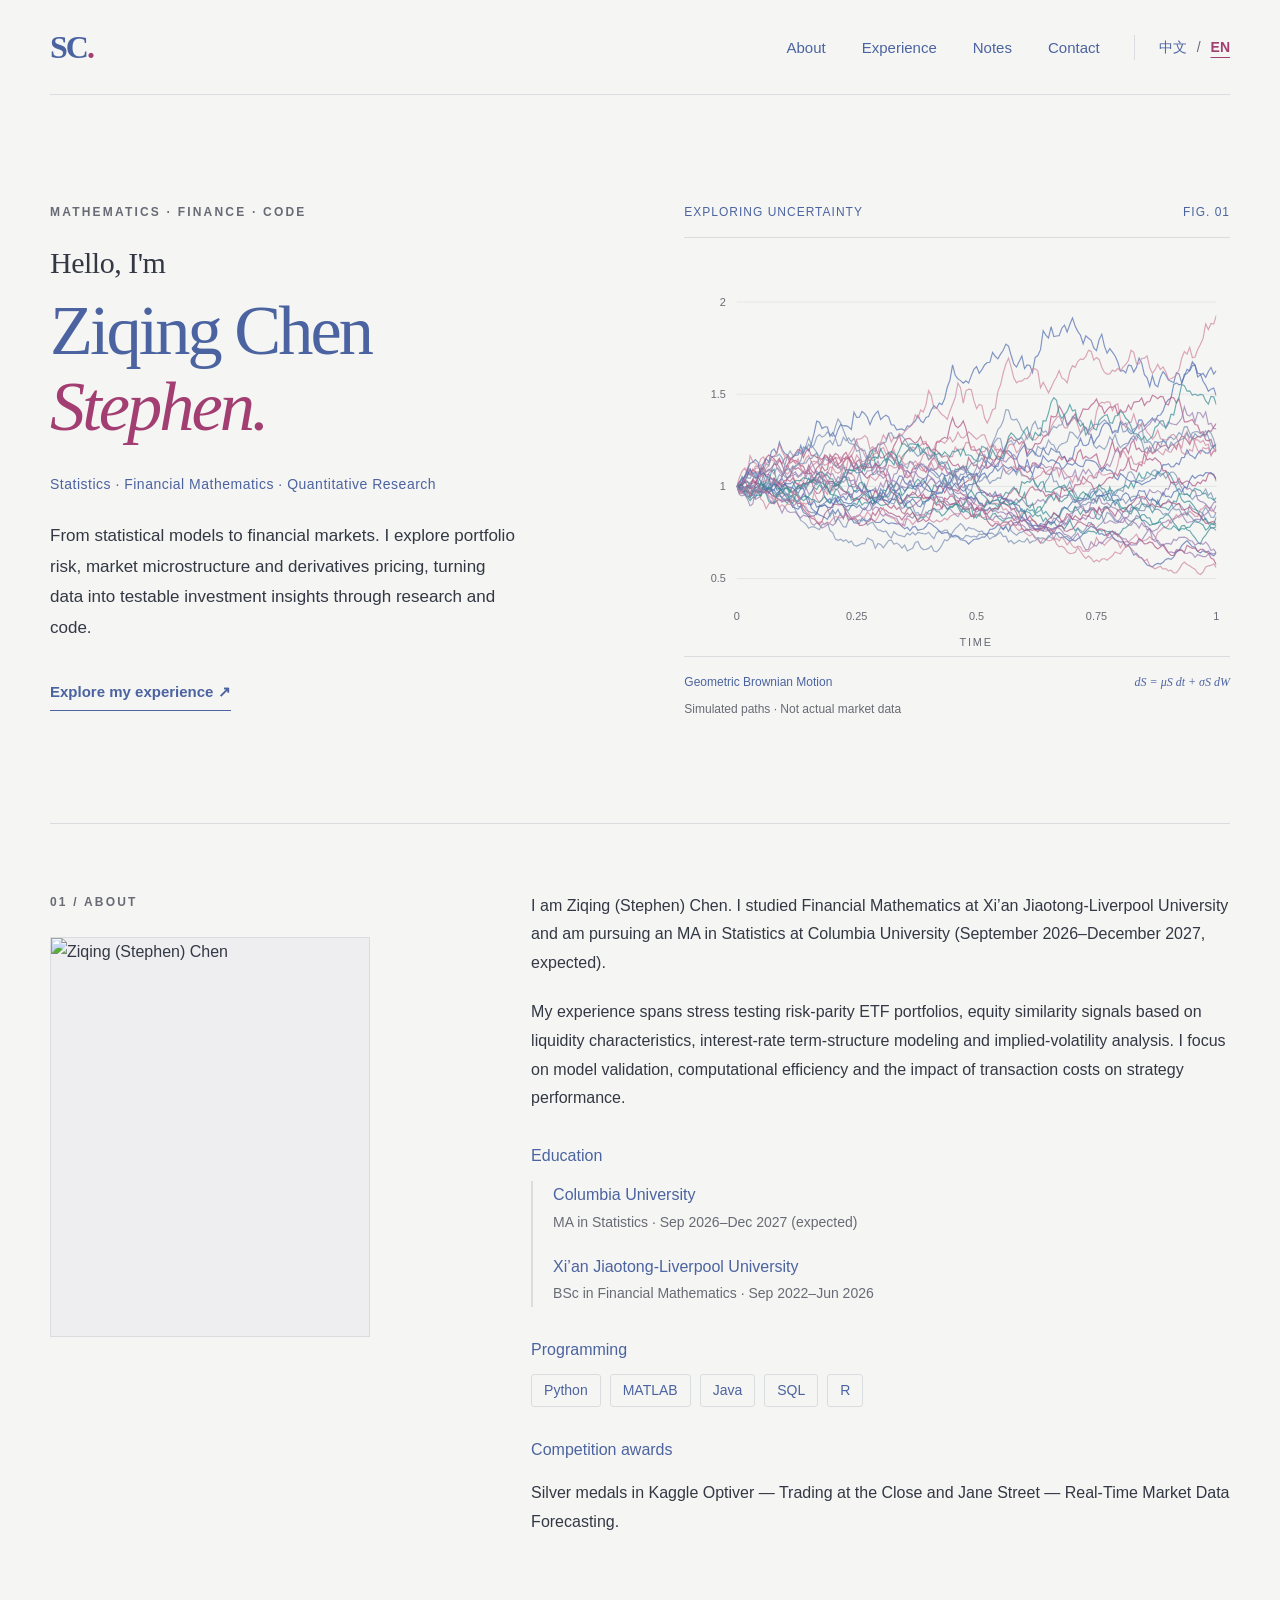
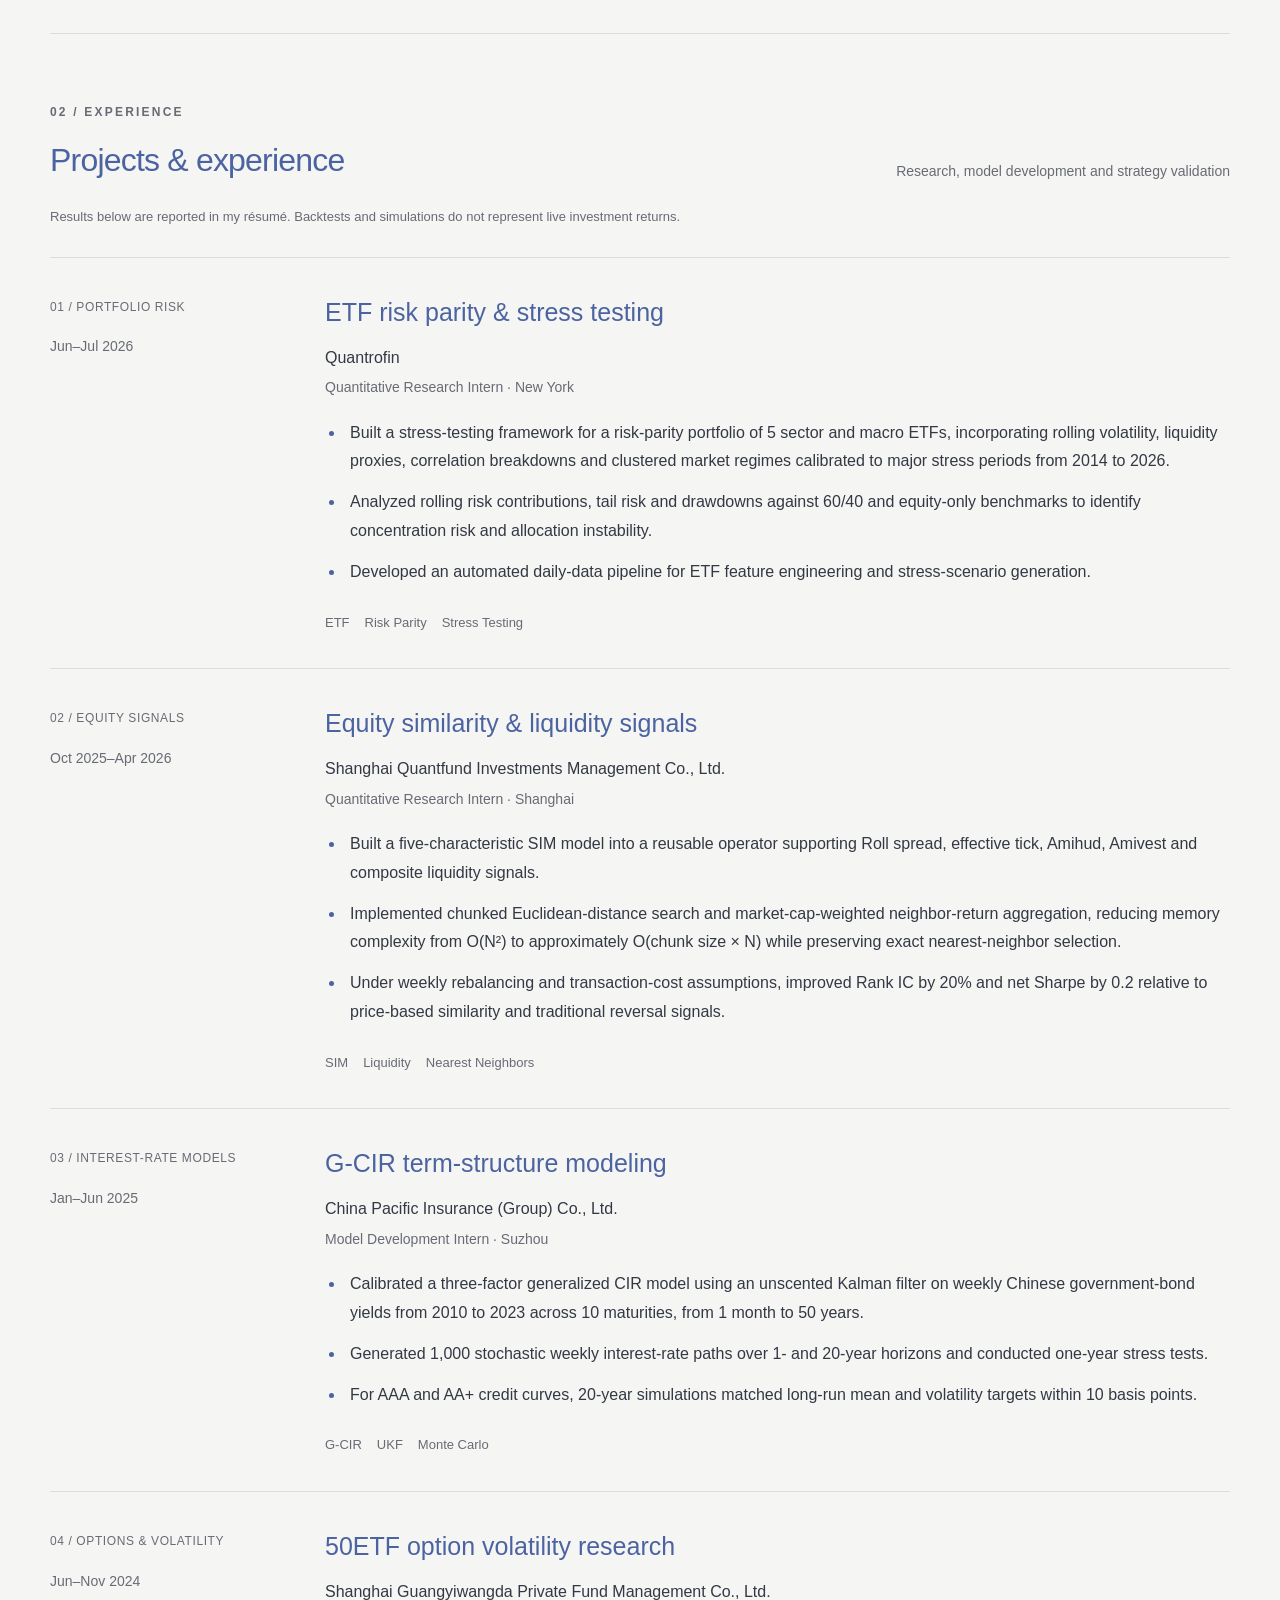
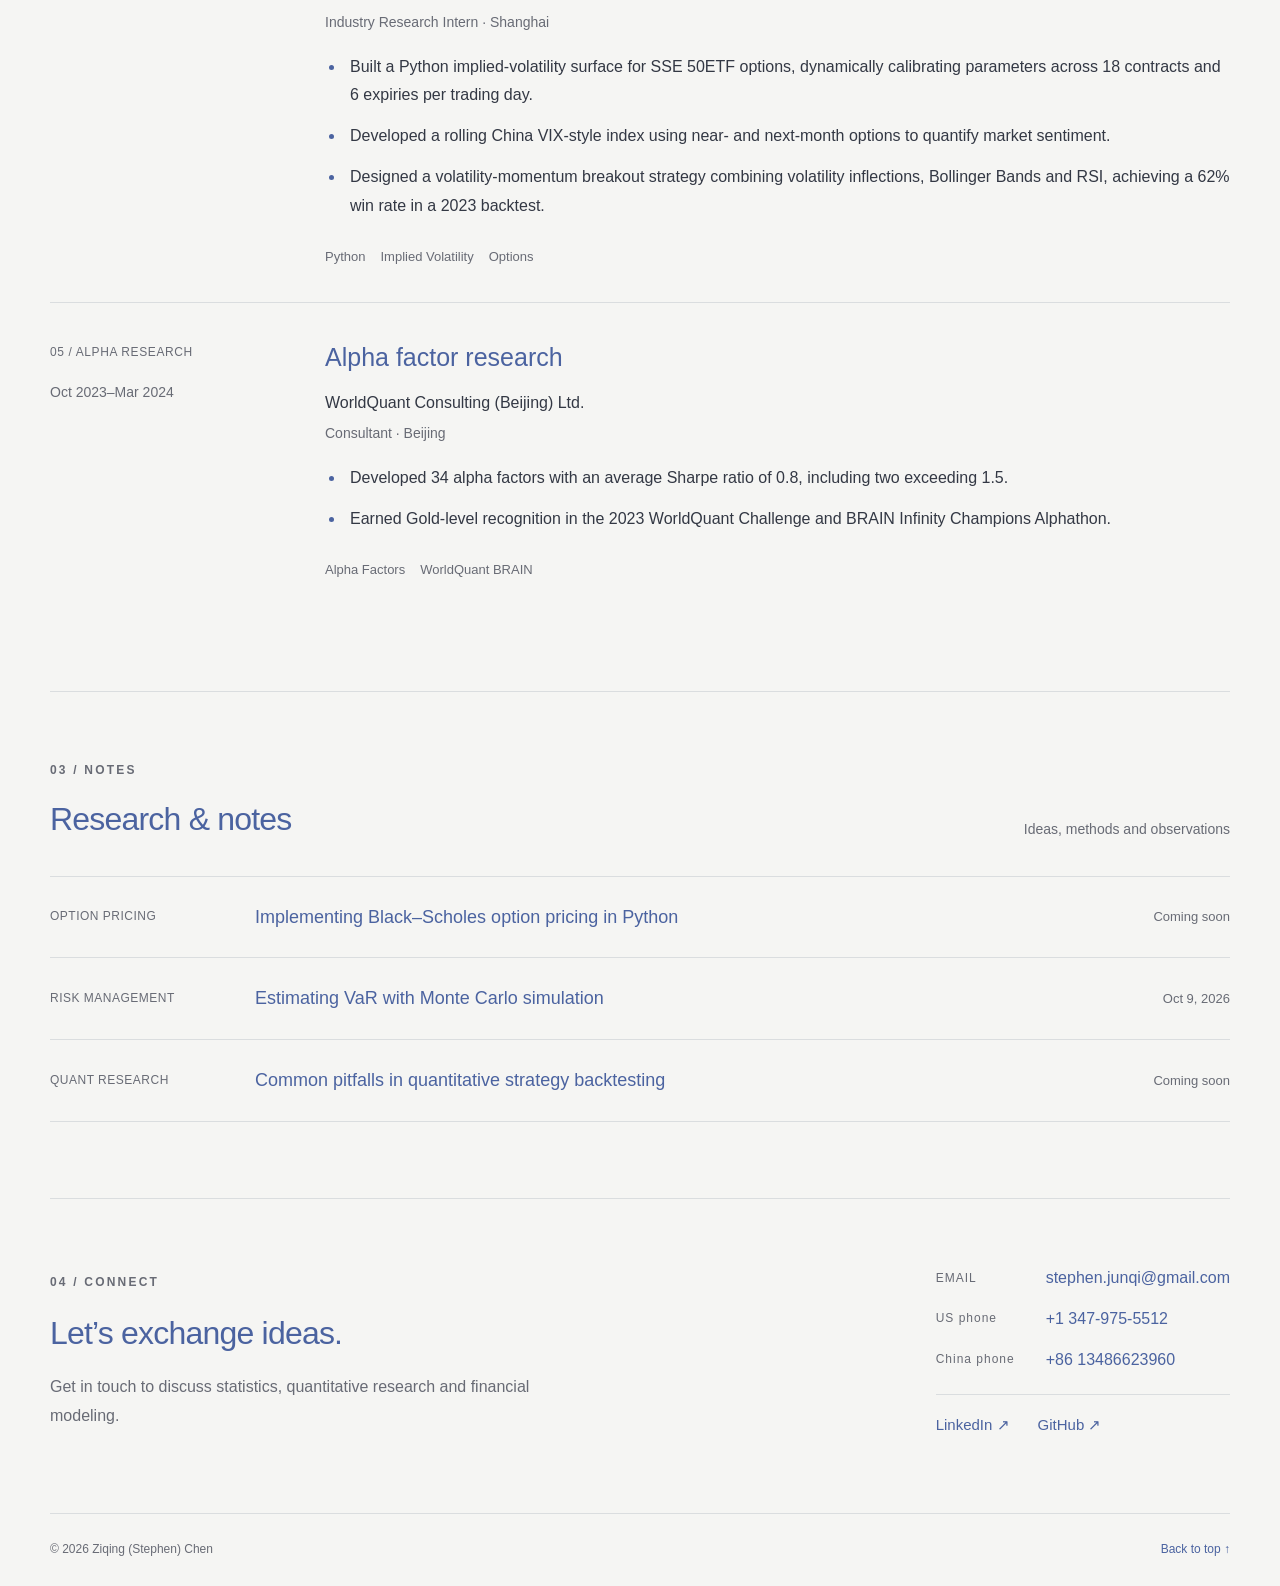
==== commit 975f79e8: "Replace About tagline with portrait slot Remove the About heading in both language pages and add a p" ====
--- a/en/index.html
+++ b/en/index.html
@@ -4,7 +4,7 @@
 <body id="top"><a class="skip-link" href="#main">Skip to content</a>
 <header class="site-header wrap"><a class="brand" href="#top" aria-label="Stephen Chen">SC<span>.</span></a><div class="header-controls"><nav aria-label="Main navigation"><a href="#about">About</a><a href="#projects">Experience</a><a href="#blog">Notes</a><a href="#contact">Contact</a></nav><div class="language-switch" aria-label="Language"><a href="../" lang="zh-CN" hreflang="zh-CN" >中文</a><span aria-hidden="true">/</span><a href="./" lang="en" hreflang="en" aria-current="page">EN</a></div></div></header>
 <main id="main"><section class="hero wrap" aria-labelledby="intro-title"><div class="hero-copy"><p class="eyebrow">MATHEMATICS · FINANCE · CODE</p><h1 id="intro-title"><span class="greeting">Hello, I'm</span>Ziqing Chen<span class="preferred-name">Stephen.</span></h1><p class="role">Statistics · Financial Mathematics · Quantitative Research</p><p class="intro">From statistical models to financial markets. I explore portfolio risk, market microstructure and derivatives pricing, turning data into testable investment insights through research and code.</p><a class="text-link" href="#projects">Explore my experience ↗</a></div><figure class="hero-figure"><div class="figure-heading"><span>EXPLORING UNCERTAINTY</span><span>FIG. 01</span></div><img src="../assets/stochastic-paths.svg" width="600" height="460" alt="Simulated geometric Brownian motion: colored paths start at the same value and diverge over time."><figcaption><span>Geometric Brownian Motion</span><span class="formula">dS = μS dt + σS dW</span></figcaption><p class="figure-note">Simulated paths · Not actual market data</p></figure></section>
-<section id="about" class="section wrap about" aria-labelledby="about-title"><div><p class="eyebrow">01 / ABOUT</p><h2 id="about-title">Grounded in statistics.<br>Connected to markets.</h2></div><div class="about-copy"><p>I am Ziqing (Stephen) Chen. I studied Financial Mathematics at Xi’an Jiaotong-Liverpool University and am pursuing an MA in Statistics at Columbia University (September 2026–December 2027, expected).</p><p>My experience spans stress testing risk-parity ETF portfolios, equity similarity signals based on liquidity characteristics, interest-rate term-structure modeling and implied-volatility analysis. I focus on model validation, computational efficiency and the impact of transaction costs on strategy performance.</p><h3 class="detail-heading">Education</h3><div class="education"><div><strong>Columbia University</strong><span>MA in Statistics · Sep 2026–Dec 2027 (expected)</span></div><div><strong>Xi’an Jiaotong-Liverpool University</strong><span>BSc in Financial Mathematics · Sep 2022–Jun 2026</span></div></div><h3 class="detail-heading">Programming</h3><div class="skills"><span>Python</span><span>MATLAB</span><span>Java</span><span>SQL</span><span>R</span></div><h3 class="detail-heading">Competition awards</h3><p>Silver medals in Kaggle Optiver — Trading at the Close and Jane Street — Real-Time Market Data Forecasting.</p></div></section>
+<section id="about" class="section wrap about" aria-label="About"><div><p class="eyebrow">01 / ABOUT</p><figure class="portrait"><img src="../assets/portrait.jpg" width="640" height="800" alt="Ziqing (Stephen) Chen"></figure></div><div class="about-copy"><p>I am Ziqing (Stephen) Chen. I studied Financial Mathematics at Xi’an Jiaotong-Liverpool University and am pursuing an MA in Statistics at Columbia University (September 2026–December 2027, expected).</p><p>My experience spans stress testing risk-parity ETF portfolios, equity similarity signals based on liquidity characteristics, interest-rate term-structure modeling and implied-volatility analysis. I focus on model validation, computational efficiency and the impact of transaction costs on strategy performance.</p><h3 class="detail-heading">Education</h3><div class="education"><div><strong>Columbia University</strong><span>MA in Statistics · Sep 2026–Dec 2027 (expected)</span></div><div><strong>Xi’an Jiaotong-Liverpool University</strong><span>BSc in Financial Mathematics · Sep 2022–Jun 2026</span></div></div><h3 class="detail-heading">Programming</h3><div class="skills"><span>Python</span><span>MATLAB</span><span>Java</span><span>SQL</span><span>R</span></div><h3 class="detail-heading">Competition awards</h3><p>Silver medals in Kaggle Optiver — Trading at the Close and Jane Street — Real-Time Market Data Forecasting.</p></div></section>
 <section id="projects" class="section wrap" aria-labelledby="projects-title"><div class="section-heading"><div><p class="eyebrow">02 / EXPERIENCE</p><h2 id="projects-title">Projects & experience</h2></div><span class="section-note">Research, model development and strategy validation</span></div><p class="results-note">Results below are reported in my résumé. Backtests and simulations do not represent live investment returns.</p><div class="experience-list"><article class="experience"><div class="experience-meta"><span class="project-index">01 / PORTFOLIO RISK</span><p>Jun–Jul 2026</p></div><div><h3>ETF risk parity &amp; stress testing</h3><p class="organization">Quantrofin</p><p class="experience-role">Quantitative Research Intern · New York</p><ul><li>Built a stress-testing framework for a risk-parity portfolio of 5 sector and macro ETFs, incorporating rolling volatility, liquidity proxies, correlation breakdowns and clustered market regimes calibrated to major stress periods from 2014 to 2026.</li><li>Analyzed rolling risk contributions, tail risk and drawdowns against 60/40 and equity-only benchmarks to identify concentration risk and allocation instability.</li><li>Developed an automated daily-data pipeline for ETF feature engineering and stress-scenario generation.</li></ul><div class="project-tags"><span>ETF</span><span>Risk Parity</span><span>Stress Testing</span></div></div></article><article class="experience"><div class="experience-meta"><span class="project-index">02 / EQUITY SIGNALS</span><p>Oct 2025–Apr 2026</p></div><div><h3>Equity similarity &amp; liquidity signals</h3><p class="organization">Shanghai Quantfund Investments Management Co., Ltd.</p><p class="experience-role">Quantitative Research Intern · Shanghai</p><ul><li>Built a five-characteristic SIM model into a reusable operator supporting Roll spread, effective tick, Amihud, Amivest and composite liquidity signals.</li><li>Implemented chunked Euclidean-distance search and market-cap-weighted neighbor-return aggregation, reducing memory complexity from O(N²) to approximately O(chunk size × N) while preserving exact nearest-neighbor selection.</li><li>Under weekly rebalancing and transaction-cost assumptions, improved Rank IC by 20% and net Sharpe by 0.2 relative to price-based similarity and traditional reversal signals.</li></ul><div class="project-tags"><span>SIM</span><span>Liquidity</span><span>Nearest Neighbors</span></div></div></article><article class="experience"><div class="experience-meta"><span class="project-index">03 / INTEREST-RATE MODELS</span><p>Jan–Jun 2025</p></div><div><h3>G-CIR term-structure modeling</h3><p class="organization">China Pacific Insurance (Group) Co., Ltd.</p><p class="experience-role">Model Development Intern · Suzhou</p><ul><li>Calibrated a three-factor generalized CIR model using an unscented Kalman filter on weekly Chinese government-bond yields from 2010 to 2023 across 10 maturities, from 1 month to 50 years.</li><li>Generated 1,000 stochastic weekly interest-rate paths over 1- and 20-year horizons and conducted one-year stress tests.</li><li>For AAA and AA+ credit curves, 20-year simulations matched long-run mean and volatility targets within 10 basis points.</li></ul><div class="project-tags"><span>G-CIR</span><span>UKF</span><span>Monte Carlo</span></div></div></article><article class="experience"><div class="experience-meta"><span class="project-index">04 / OPTIONS & VOLATILITY</span><p>Jun–Nov 2024</p></div><div><h3>50ETF option volatility research</h3><p class="organization">Shanghai Guangyiwangda Private Fund Management Co., Ltd.</p><p class="experience-role">Industry Research Intern · Shanghai</p><ul><li>Built a Python implied-volatility surface for SSE 50ETF options, dynamically calibrating parameters across 18 contracts and 6 expiries per trading day.</li><li>Developed a rolling China VIX-style index using near- and next-month options to quantify market sentiment.</li><li>Designed a volatility-momentum breakout strategy combining volatility inflections, Bollinger Bands and RSI, achieving a 62% win rate in a 2023 backtest.</li></ul><div class="project-tags"><span>Python</span><span>Implied Volatility</span><span>Options</span></div></div></article><article class="experience"><div class="experience-meta"><span class="project-index">05 / ALPHA RESEARCH</span><p>Oct 2023–Mar 2024</p></div><div><h3>Alpha factor research</h3><p class="organization">WorldQuant Consulting (Beijing) Ltd.</p><p class="experience-role">Consultant · Beijing</p><ul><li>Developed 34 alpha factors with an average Sharpe ratio of 0.8, including two exceeding 1.5.</li><li>Earned Gold-level recognition in the 2023 WorldQuant Challenge and BRAIN Infinity Champions Alphathon.</li></ul><div class="project-tags"><span>Alpha Factors</span><span>WorldQuant BRAIN</span></div></div></article></div></section>
 <section id="blog" class="section wrap" aria-labelledby="blog-title"><div class="section-heading"><div><p class="eyebrow">03 / NOTES</p><h2 id="blog-title">Research & notes</h2></div><span class="section-note">Ideas, methods and observations</span></div><ol class="notes"><li><span class="note-topic">OPTION PRICING</span><h3>Implementing Black–Scholes option pricing in Python</h3><span class="note-status">Coming soon</span></li><li><span class="note-topic">RISK MANAGEMENT</span><h3><a href="blog/monte-carlo-var/">Estimating VaR with Monte Carlo simulation</a></h3><span class="note-status"><time datetime="2026-10-09">Oct 9, 2026</time></span></li><li><span class="note-topic">QUANT RESEARCH</span><h3>Common pitfalls in quantitative strategy backtesting</h3><span class="note-status">Coming soon</span></li></ol></section>
 <section id="contact" class="contact wrap" aria-labelledby="contact-title"><div><p class="eyebrow">04 / CONNECT</p><h2 id="contact-title">Let’s exchange ideas.</h2><p>Get in touch to discuss statistics, quantitative research and financial modeling.</p></div><div class="contact-details"><dl><div><dt>EMAIL</dt><dd><a href="mailto:stephen.junqi@gmail.com">stephen.junqi@gmail.com</a></dd></div><div><dt>US phone</dt><dd><a href="tel:+13479755512">+1 347-975-5512</a></dd></div><div><dt>China phone</dt><dd><a href="tel:+8613486623960">+86 13486623960</a></dd></div></dl><div class="social-links"><a href="https://www.linkedin.com/in/stephen--chen" target="_blank" rel="noopener noreferrer">LinkedIn ↗</a><a href="https://github.com/Jise1chen" target="_blank" rel="noopener noreferrer">GitHub ↗</a></div></div></section></main><footer class="site-footer wrap"><span>© 2026 Ziqing (Stephen) Chen</span><a href="#top">Back to top ↑</a></footer></body></html>
--- a/style.css
+++ b/style.css
@@ -9,3 +9,5 @@
 @media(max-width:680px){.site-header{flex-wrap:wrap;gap:20px}.header-controls{flex:1;justify-content:flex-end;flex-wrap:wrap;gap:14px}.header-controls nav{gap:16px;flex-wrap:wrap}.language-switch{padding-left:12px;gap:8px}.experience{grid-template-columns:1fr;gap:10px;padding:28px 0}.experience-meta{display:flex;justify-content:space-between;gap:15px;flex-wrap:wrap}.experience-meta p{margin:0}.experience h3{font-size:23px}.section-heading .section-note{max-width:100%}.site-footer{flex-wrap:wrap}.about-copy,.hero-copy{min-width:0}.contact-details{width:100%}}
 .article{max-width:760px;margin-inline:auto;padding-block:48px 80px}.article-back{font-size:14px}.article-header{margin-bottom:40px;padding-bottom:28px;border-bottom:1px solid var(--line)}.article-header .eyebrow{margin:34px 0 16px}.article h1{font-family:Georgia,"Times New Roman",serif;font-weight:400;font-size:clamp(32px,4.4vw,46px);line-height:1.25;letter-spacing:-.5px;color:var(--blue);margin:0 0 18px}.article-meta{display:flex;flex-wrap:wrap;gap:6px 18px;font-size:14px;color:var(--muted);margin:0}.article-body h2{font-size:25px;margin:52px 0 16px}.article-body h3{font-size:19px;margin:34px 0 10px}.article-body p{margin:0 0 18px}.article-body ol,.article-body ul{padding-left:24px;margin:0 0 20px}.article-body li{margin-bottom:8px;padding-left:4px}.article-body li::marker{color:var(--blue)}.article-body pre{background:var(--panel);border-left:2px solid var(--blue);padding:18px 20px;margin:0 0 22px;overflow-x:auto;font-size:13.5px;line-height:1.65;tab-size:4}.article-body code{font-family:ui-monospace,SFMono-Regular,Menlo,Consolas,"Liberation Mono",monospace}.math-block{overflow-x:auto;overflow-y:hidden;margin:4px 0 22px;padding:8px 0;font-size:18px;text-align:center}.math-block math{font-family:"STIX Two Math","Cambria Math","Latin Modern Math",math}.table-scroll{overflow-x:auto;margin:6px 0 26px}.article-body table{border-collapse:collapse;width:100%;min-width:520px;font-size:14.5px;line-height:1.6}.article-body th,.article-body td{padding:11px 18px 11px 0;text-align:left;vertical-align:top;border-bottom:1px solid var(--line)}.article-body th:last-child,.article-body td:last-child{padding-right:0}.article-body thead th{font-size:12.5px;font-weight:600;color:var(--muted);border-bottom-color:var(--ink)}.article-body tbody th{font-weight:500;color:var(--blue)}.article-body .num{text-align:right;font-variant-numeric:tabular-nums;white-space:nowrap}.article-note{font-size:13px;color:var(--muted);border-top:1px solid var(--line);padding-top:18px;margin-top:34px}.article>.article-back{display:inline-block;margin-top:24px}
 @media(max-width:680px){.article{padding-block:32px 52px}.article-body h2{font-size:22px;margin-top:40px}.article-body pre{padding:14px;font-size:12.5px}.math-block{font-size:16px;text-align:left}}
+.portrait{margin:0}.portrait img{display:block;width:100%;max-width:320px;height:auto;aspect-ratio:4/5;object-fit:cover;object-position:50% 20%;background:var(--panel);border:1px solid var(--line)}
+@media(max-width:680px){.portrait img{max-width:220px}}
